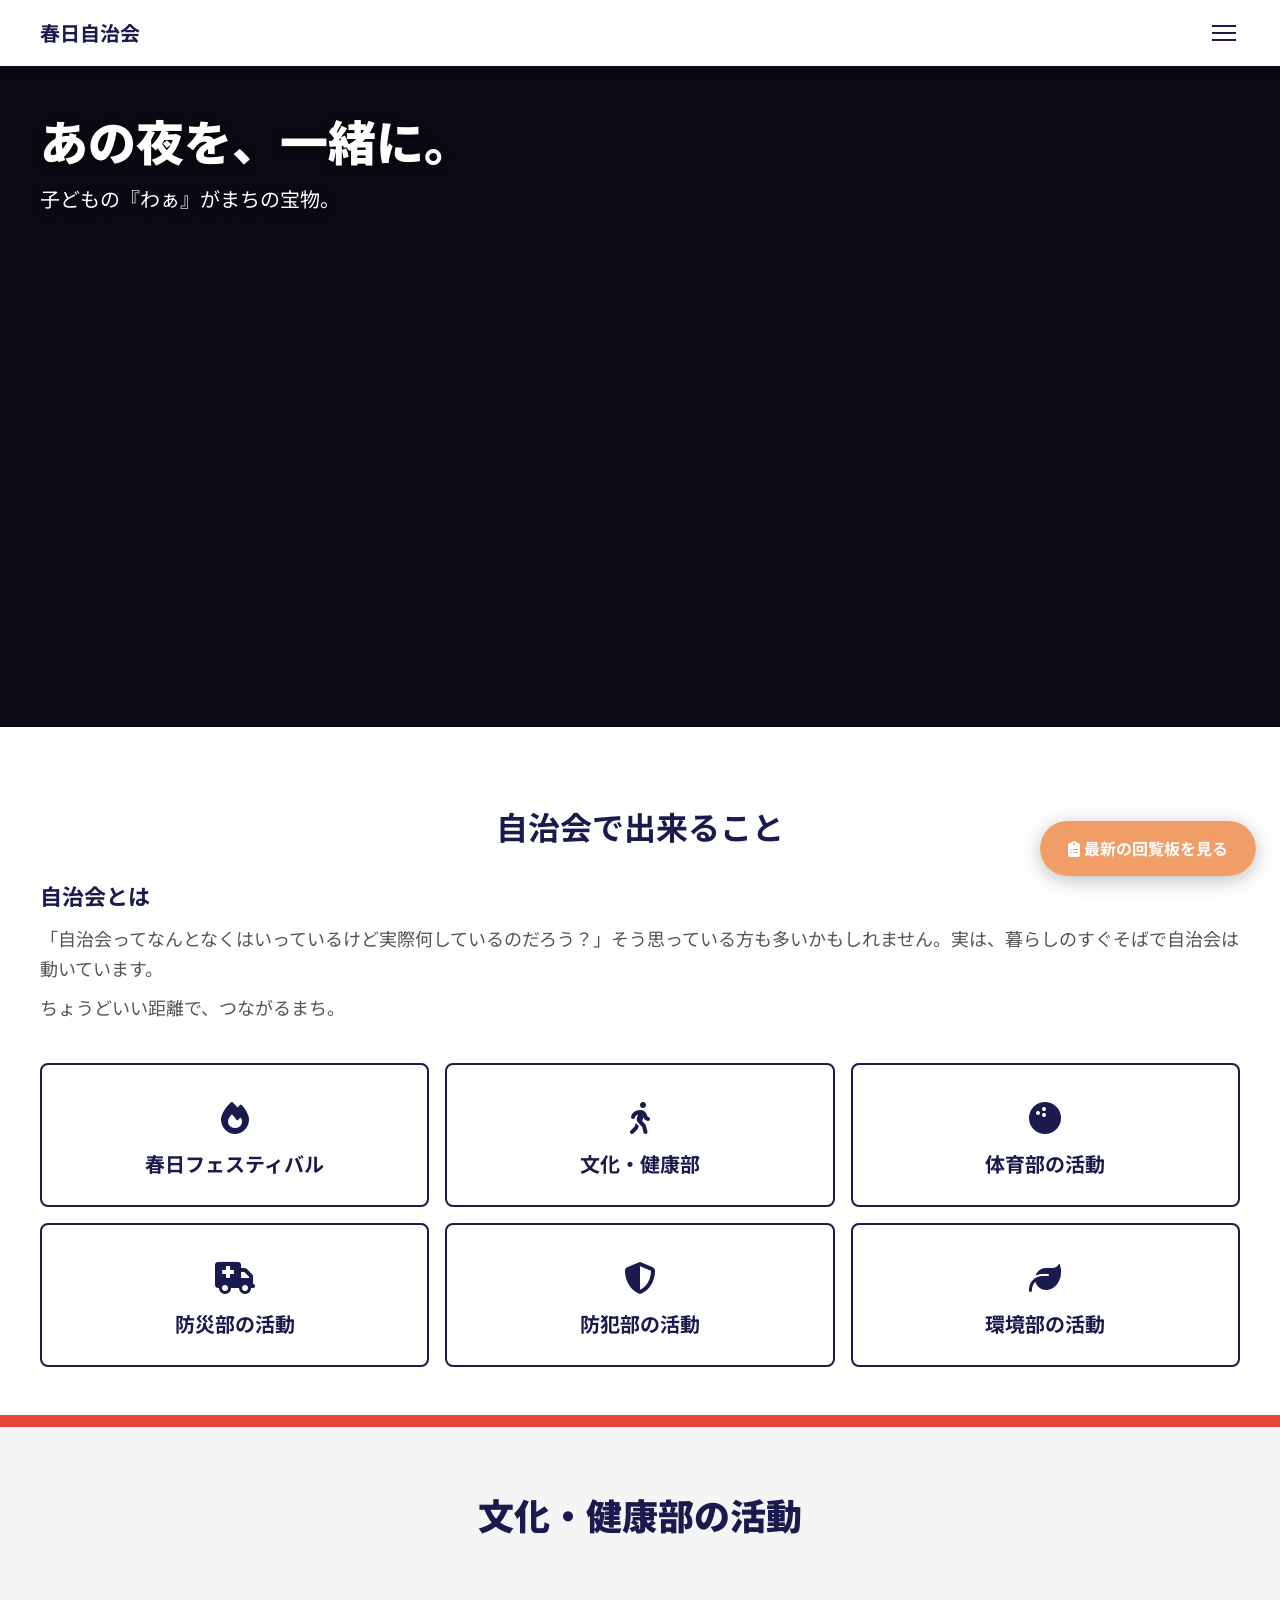
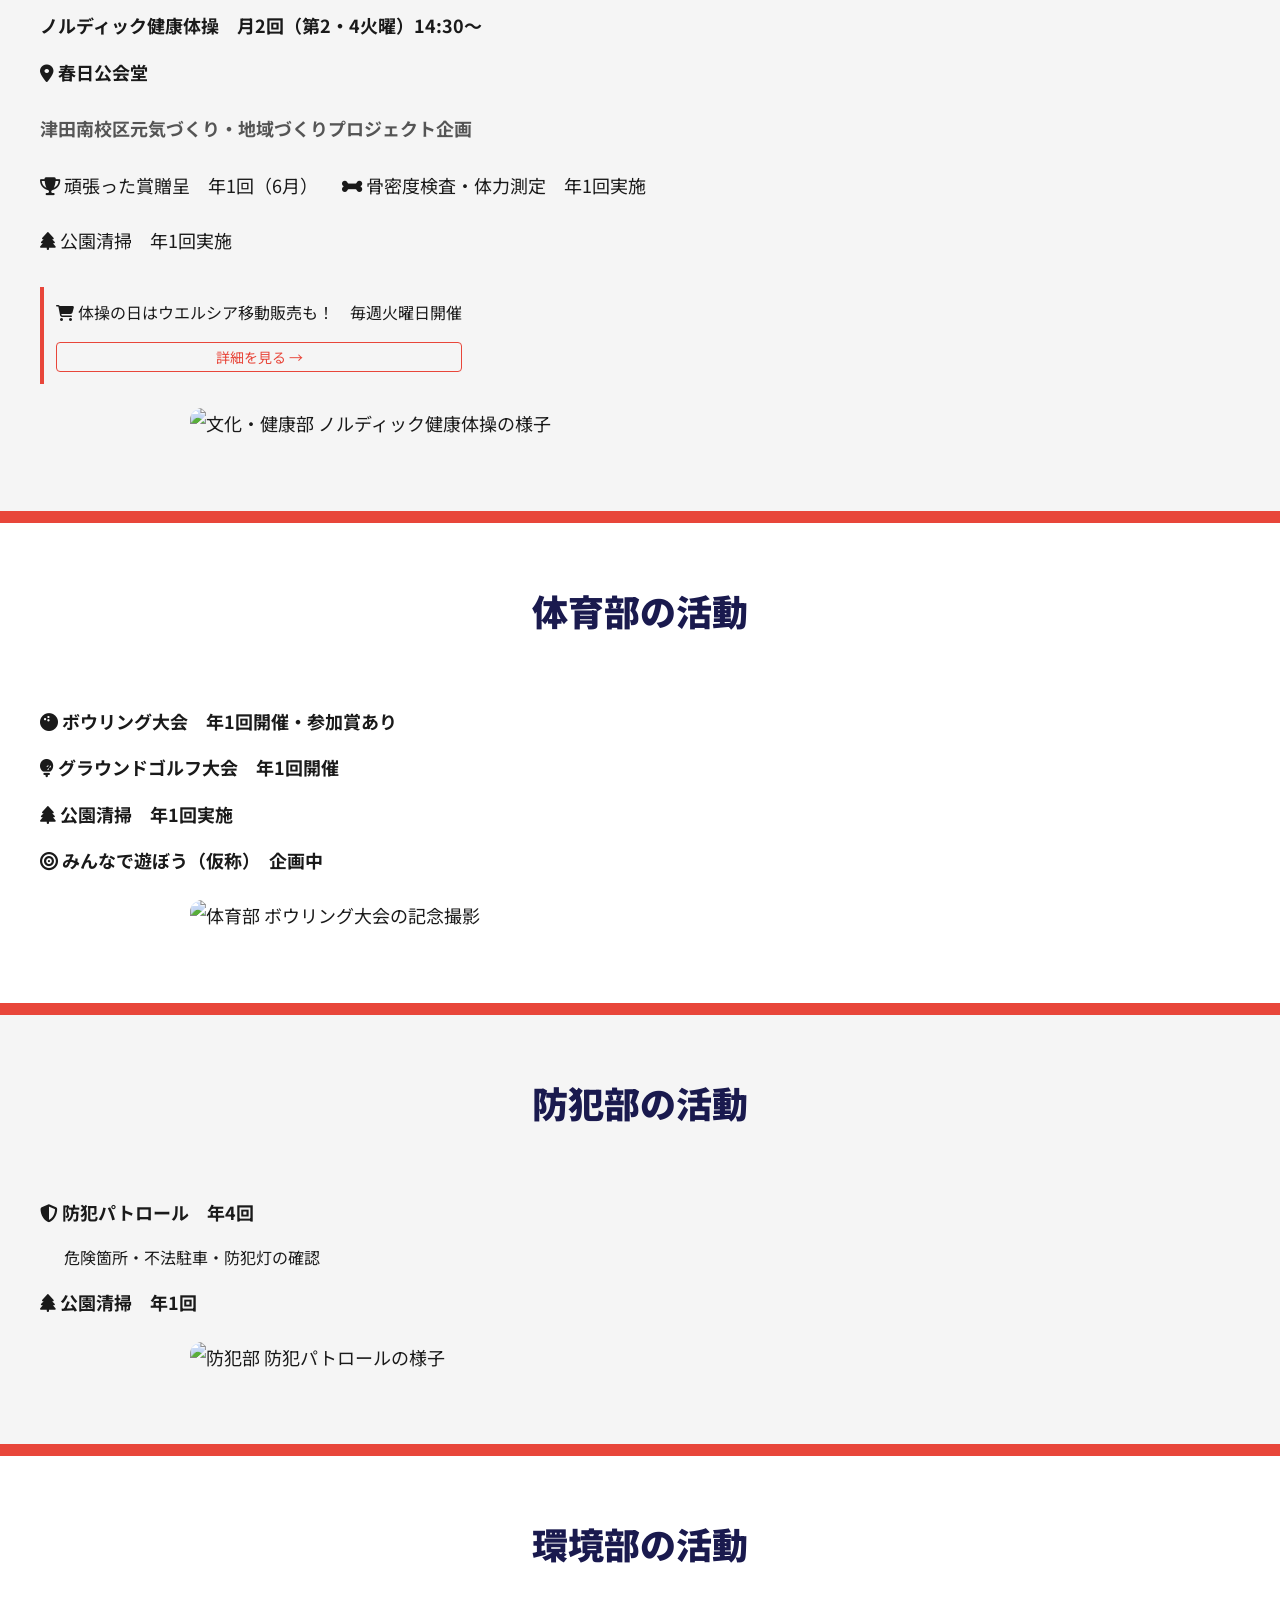
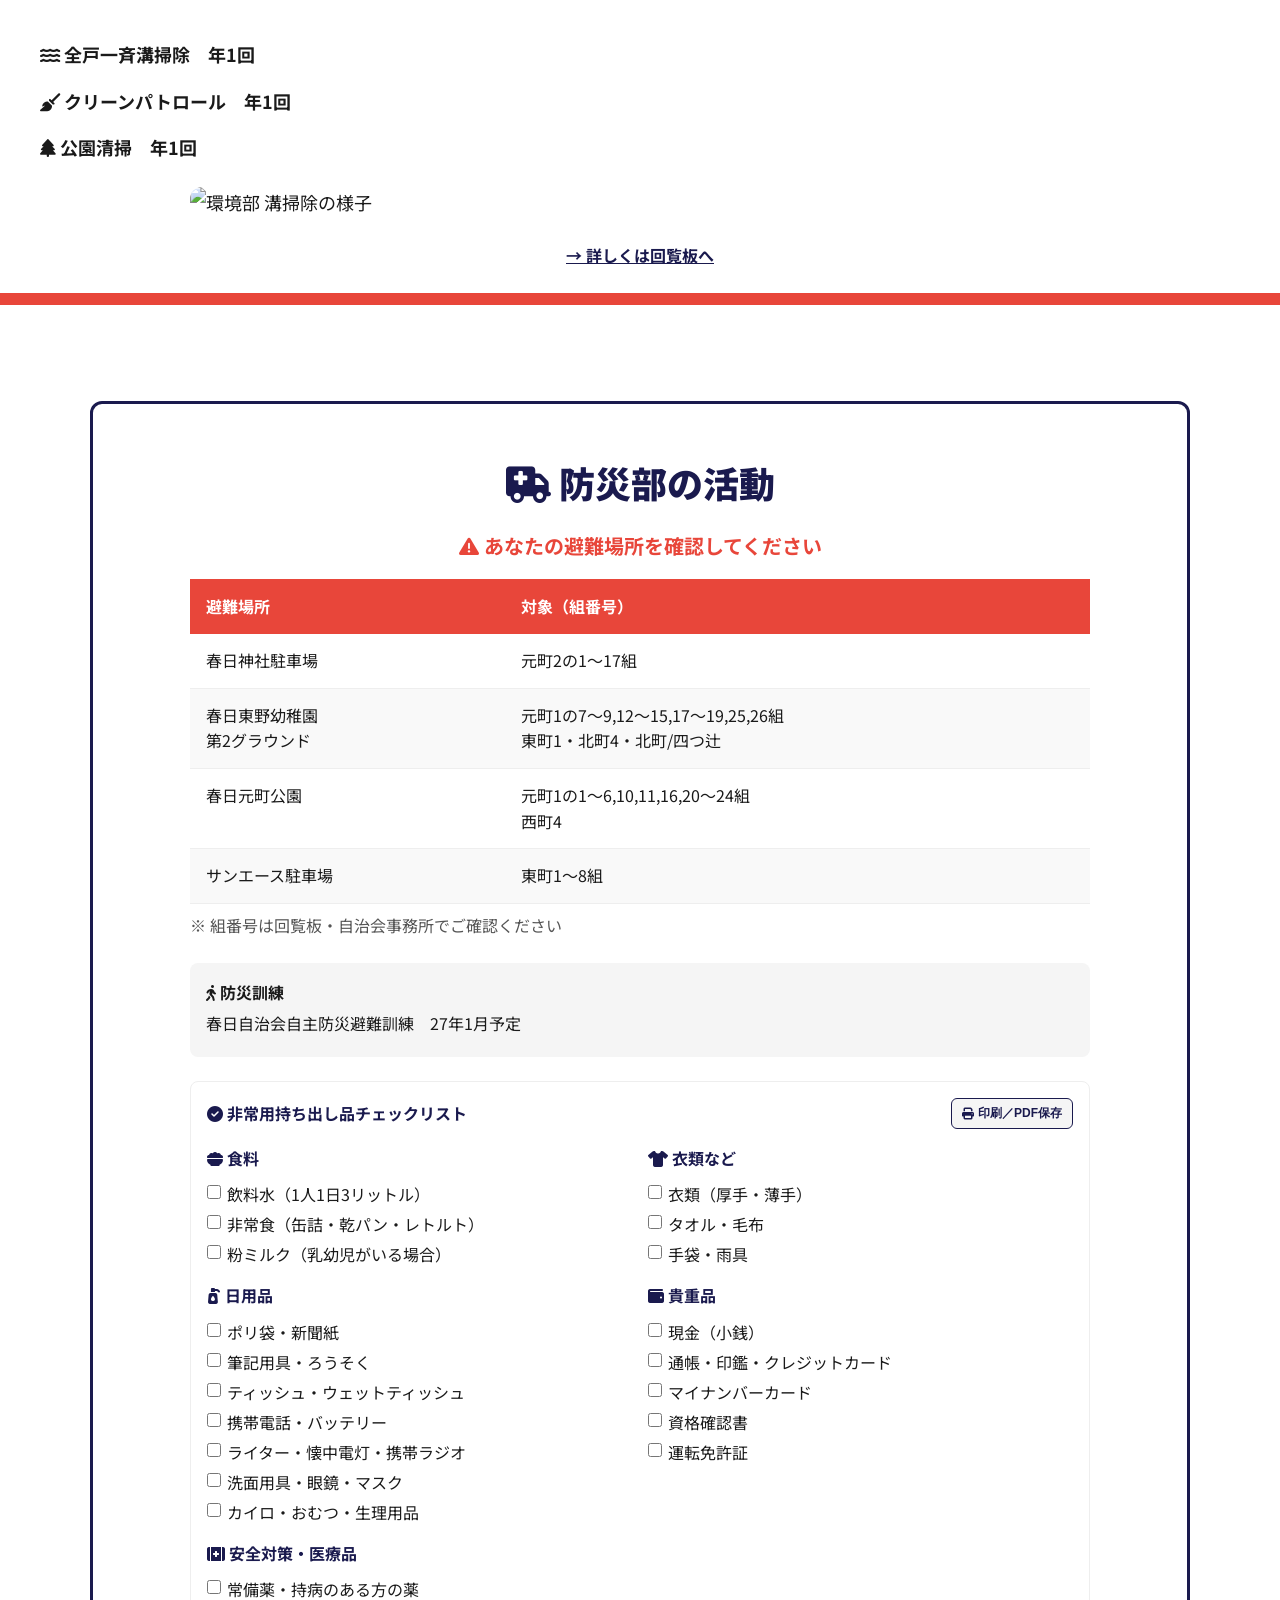
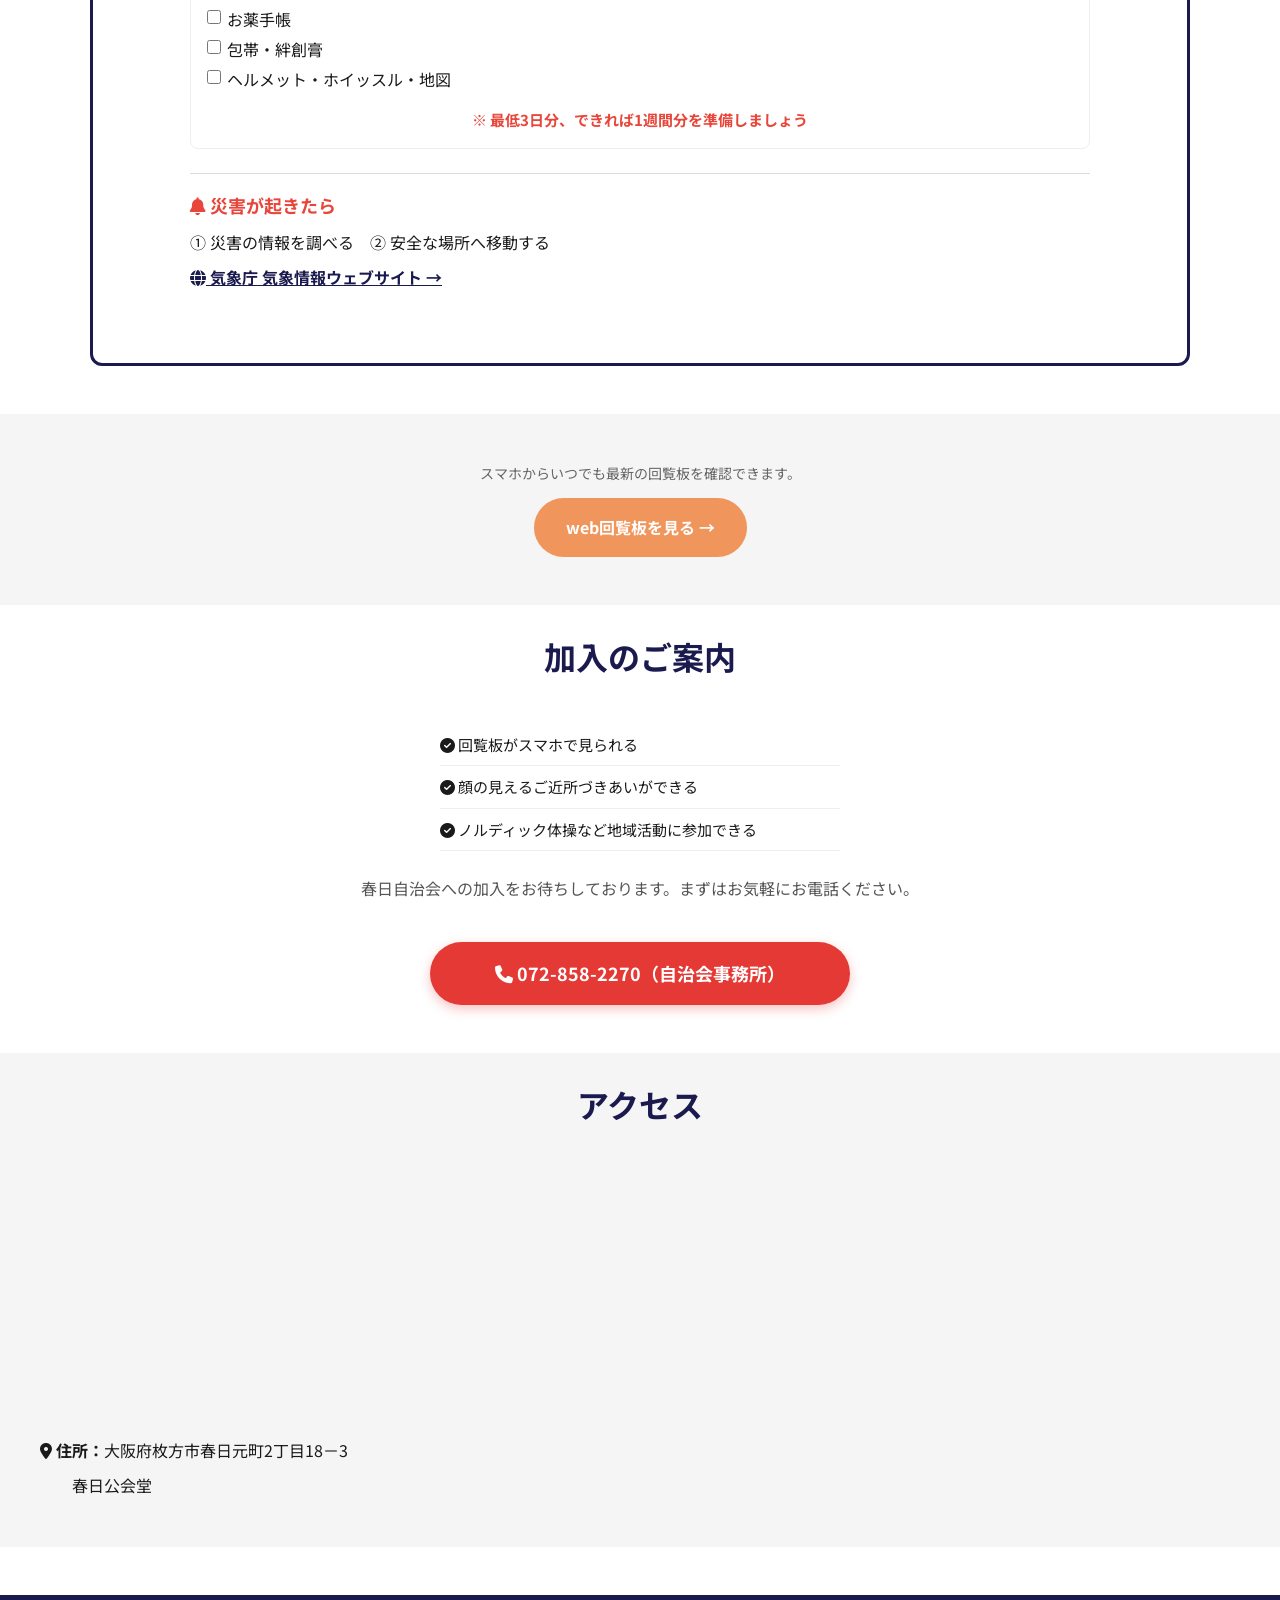
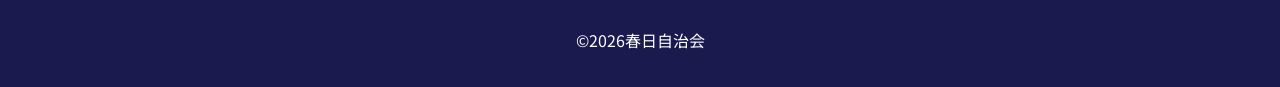
==== backup/1/index.html @ 8e4769ea "update" ====
<!DOCTYPE html>
<html lang="ja">
<head>
  <!-- Google tag (gtag.js) -->
<script async src="https://www.googletagmanager.com/gtag/js?id=G-6HN1SY49ML"></script>
<script>
  window.dataLayer = window.dataLayer || [];
  function gtag(){dataLayer.push(arguments);}
  gtag('js', new Date());

  gtag('config', 'G-6HN1SY49ML');
</script>
  <meta charset="UTF-8">
  <meta name="viewport" content="width=device-width, initial-scale=1.0">
  <meta name="description" content="枚方市津田南エリアの春日自治会公式サイト。毎年恒例の春日フェスティバル花火大会をはじめ、地域のイベント情報・回覧板・防災マップを掲載しています。">
  <meta property="og:title" content="春日自治会">
  <meta property="og:description" content="春日自治会の公式ホームページ。イベント・回覧板・防災情報など。">
  <meta property="og:type" content="website">
  <link rel="canonical" href="https://gachapin1641-afk.github.io/kasuga-jichikai/">
  <link rel="icon" href="favicon.ico">
  <link rel="preconnect" href="https://fonts.googleapis.com">
  <link rel="preconnect" href="https://fonts.gstatic.com" crossorigin>
  <link href="https://fonts.googleapis.com/css2?family=Noto+Sans+JP:wght@400;700;900&family=Hachi+Maru+Pop&display=swap" rel="stylesheet">
  <link rel="stylesheet" href="style.css">
  <link rel="stylesheet" href="https://cdnjs.cloudflare.com/ajax/libs/font-awesome/6.5.2/css/all.min.css" integrity="sha512-SnH5WK+bZxgPHs44uWIX+LLJAJ9/2PkPKZ5QiAj6Ta86w+fsb2TkcmfRyVX3pBnMFcV7oQPJkl9QevSCWr3W6A==" crossorigin="anonymous" referrerpolicy="no-referrer" />
  <title>春日自治会｜枚方市津田南・春日フェスティバル花火大会</title>
  <meta name="google-site-verification" content="PqmAMrVNYUGMASVAorqAZzDQEdU26RsJ-4uR0NtNo2w" />
</head>
<body>

  <!-- ヘッダー -->
  <header class="header">
    <div class="header__inner">
      <p class="header__logo">春日自治会</p>
      <button class="header__hamburger" aria-label="メニューを開く">
        <span></span>
        <span></span>
        <span></span>
      </button>
    </div>
  </header>

  <!-- ハンバーガーメニュー -->
  <nav class="nav-menu" id="navMenu">
    <button class="nav-menu__close" aria-label="メニューを閉じる"><i class="fa-solid fa-xmark" aria-hidden="true"></i></button>
    <ul class="nav-menu__list">
      <li><a href="kairan.html" class="nav-menu__link"><i class="fa-solid fa-clipboard-list" aria-hidden="true"></i> web回覧板</a></li>
      <li><a href="event_contents.html" class="nav-menu__link"><i class="fa-solid fa-fire" aria-hidden="true"></i> イベント（花火大会）</a></li>
      <li><a href="#activities" class="nav-menu__link"><i class="fa-solid fa-person-walking" aria-hidden="true"></i> 活動紹介</a></li>
      <li><a href="#join" class="nav-menu__link"><i class="fa-solid fa-pen-to-square" aria-hidden="true"></i> 加入案内</a></li>
      <li><a href="#bousai" class="nav-menu__link"><i class="fa-solid fa-truck-medical" aria-hidden="true"></i> 防災情報</a></li>
      <li><a href="#access" class="nav-menu__link"><i class="fa-solid fa-location-dot" aria-hidden="true"></i> アクセス</a></li>
    </ul>
  </nav>
  <div class="nav-overlay" id="navOverlay"></div>

  <main>

    <!-- FV -->
    <section class="fv">
      <div class="fv__media">
        <video class="fv__video" autoplay muted playsinline preload="auto" poster="images/fv_pc.png">
          <source src="video/fv_pc.mp4" type="video/mp4">
        </video>
        <img class="fv__still" src="images/fv_pc.png" alt="春日フェスティバルの花火">
      </div>
      <div class="fv__text">
        <p class="fv__catch">
          <span class="fv__fade fv__fade--1">あの夜を、</span><span class="fv__fade fv__fade--2">一緒に。</span>
        </p>
        <p class="fv__sub fv__fade fv__fade--3">子どもの『わぁ』がまちの宝物。</p>
      </div>
    </section>

    <!-- 自治体で出来ること -->
    <section class="activities-overview" id="activities">
      <h2 class="section-title">自治会で出来ること</h2>
      <div class="activities-overview__intro">
        <h3 class="activities-overview__sub">自治会とは</h3>
        <p class="activities-overview__text">「自治会ってなんとなくはいっているけど実際何しているのだろう？」そう思っている方も多いかもしれません。実は、暮らしのすぐそばで自治会は動いています。</p>
        <p class="activities-overview__text">ちょうどいい距離で、つながるまち。</p>
      </div>
      <div class="activities-grid">
        <a href="event_contents.html" class="activities-card">
          <span class="activities-card__icon"><i class="fa-solid fa-fire" aria-hidden="true"></i></span>
          <span class="activities-card__name">春日フェスティバル</span>
        </a>
        <a href="#nordic" class="activities-card">
          <span class="activities-card__icon"><i class="fa-solid fa-person-walking" aria-hidden="true"></i></span>
          <span class="activities-card__name">文化・健康部</span>
        </a>
        <a href="#sports" class="activities-card">
          <span class="activities-card__icon"><i class="fa-solid fa-bowling-ball" aria-hidden="true"></i></span>
          <span class="activities-card__name">体育部の活動</span>
        </a>
        <a href="#bousai" class="activities-card">
          <span class="activities-card__icon"><i class="fa-solid fa-truck-medical" aria-hidden="true"></i></span>
          <span class="activities-card__name">防災部の活動</span>
        </a>
        <a href="#bohan" class="activities-card">
          <span class="activities-card__icon"><i class="fa-solid fa-shield-halved" aria-hidden="true"></i></span>
          <span class="activities-card__name">防犯部の活動</span>
        </a>
        <a href="#kankyo" class="activities-card">
          <span class="activities-card__icon"><i class="fa-solid fa-leaf" aria-hidden="true"></i></span>
          <span class="activities-card__name">環境部の活動</span>
        </a>
      </div>
    </section>

    <!-- 文化・健康部 -->
    <section class="dept-section" id="nordic">
      <div class="dept-section__red-bar"></div>
      <h2 class="dept-section__title">文化・健康部の活動</h2>
      <div class="dept-section__body">
        <div class="dept-section__list">
          <p>ノルディック健康体操　月2回（第2・4火曜）14:30〜</p>
          <p><i class="fa-solid fa-location-dot" aria-hidden="true"></i> 春日公会堂</p>
        </div>
        <p class="dept-section__project">津田南校区元気づくり・地域づくりプロジェクト企画</p>
        <div class="dept-section__row">
          <p><i class="fa-solid fa-trophy" aria-hidden="true"></i> 頑張った賞贈呈　年1回（6月）</p>
          <p><i class="fa-solid fa-bone" aria-hidden="true"></i> 骨密度検査・体力測定　年1回実施</p>
        </div>
        <p><i class="fa-solid fa-tree" aria-hidden="true"></i> 公園清掃　年1回実施</p>
        <div class="dept-section__welcia">
          <p><i class="fa-solid fa-cart-shopping" aria-hidden="true"></i> 体操の日はウエルシア移動販売も！<br class="sp-only">　毎週火曜日開催</p>
          <button class="dept-section__welcia-btn" id="openWelciaModal">詳細を見る →</button>
        </div>
        <div class="dept-section__image">
          <img src="images/bunka_kenkobu.png" alt="文化・健康部 ノルディック健康体操の様子" class="dept-section__img">
        </div>
      </div>
    </section>

    <!-- ウエルシアモーダル -->
    <div class="welcia-modal" id="welciaModal">
      <div class="welcia-modal__overlay" id="welciaOverlay"></div>
      <div class="welcia-modal__content">
        <button class="welcia-modal__close" id="closeWelciaModal"><i class="fa-solid fa-xmark" aria-hidden="true"></i></button>

        <!-- ヘッダー -->
        <div class="welcia-modal__header">
          <p class="welcia-modal__logo">welcia</p>
          <p class="welcia-modal__tagline">ネットワークでお店とつながる移動販売</p>
        </div>

        <!-- 取扱商品 -->
        <div class="welcia-modal__items">
          <span><i class="fa-solid fa-pump-soap" aria-hidden="true"></i> 日用品</span>
          <span><i class="fa-solid fa-spray-can-sparkles" aria-hidden="true"></i> 化粧品</span>
          <span><i class="fa-solid fa-bowl-food" aria-hidden="true"></i> 食品</span>
          <span><i class="fa-solid fa-pills" aria-hidden="true"></i> 健康食品</span>
          <span><i class="fa-solid fa-snowflake" aria-hidden="true"></i> 冷凍食品</span>
        </div>

        <!-- お支払い -->
        <div class="welcia-modal__payment">
          <p><i class="fa-solid fa-credit-card" aria-hidden="true"></i> クレジット・モバイル決済・電子マネー可</p>
          <p><i class="fa-solid fa-building-columns" aria-hidden="true"></i> 公共料金・各種料金のお支払い可</p>
        </div>

        <!-- 時刻 -->
        <p class="welcia-modal__sub"><i class="fa-solid fa-calendar-days" aria-hidden="true"></i> 毎週火曜日</p>
        <div class="welcia-modal__schedule">
          <div class="welcia-modal__row">
            <span class="welcia-modal__num">①</span>
            <span class="welcia-modal__place">春日元町公園前</span>
            <span class="welcia-modal__time">15:30〜15:50</span>
          </div>
          <div class="welcia-modal__row">
            <span class="welcia-modal__num">②</span>
            <span class="welcia-modal__place">春日公会堂駐車場</span>
            <span class="welcia-modal__time">16:00〜16:20</span>
          </div>
        </div>
        <p class="welcia-modal__note">※道路状況や販売状況により到着時間が前後する場合があります<br>※ご利用状況により販売時間が変更になる可能性があります</p>

        <!-- お問い合わせ -->
        <div class="welcia-modal__contact">
          <p class="welcia-modal__contact-title">【お問い合わせ】</p>
          <p class="welcia-modal__contact-label">◎ 商品のご注文は（前日までにご連絡ください）</p>
          <p>ウエルシア枚方中宮本町店</p>
          <p class="welcia-modal__tel">TEL：072-805-3545</p>
          <p class="welcia-modal__contact-label">◎ 停留場所に関すること</p>
          <p>枚方市健康福祉部<br>健康づくり・介護予防課</p>
          <p class="welcia-modal__tel">TEL：072-841-1458</p>
        </div>
      </div>
    </div>

    <!-- 体育部 -->
    <section class="dept-section" id="sports">
      <div class="dept-section__red-bar"></div>
      <h2 class="dept-section__title">体育部の活動</h2>
      <div class="dept-section__body">
        <div class="dept-section__list">
          <p><i class="fa-solid fa-bowling-ball" aria-hidden="true"></i> ボウリング大会　年1回開催・参加賞あり</p>
          <p><i class="fa-solid fa-golf-ball-tee" aria-hidden="true"></i> グラウンドゴルフ大会　年1回開催</p>
          <p><i class="fa-solid fa-tree" aria-hidden="true"></i> 公園清掃　年1回実施</p>
          <p><i class="fa-solid fa-bullseye" aria-hidden="true"></i> みんなで遊ぼう（仮称）　企画中</p>
        </div>
        <div class="dept-section__image">
          <img src="images/taiikubu.png" alt="体育部 ボウリング大会の記念撮影" class="dept-section__img">
        </div>
      </div>
    </section>

    <!-- 防犯部 -->
    <section class="dept-section" id="bohan">
      <div class="dept-section__red-bar"></div>
      <h2 class="dept-section__title">防犯部の活動</h2>
      <div class="dept-section__body">
        <div class="dept-section__list">
          <p><i class="fa-solid fa-shield-halved" aria-hidden="true"></i> 防犯パトロール　年4回</p>
          <p class="dept-section__detail">危険箇所・不法駐車・防犯灯の確認</p>
          <p><i class="fa-solid fa-tree" aria-hidden="true"></i> 公園清掃　年1回</p>
        </div>
        <div class="dept-section__image">
          <img src="images/bohanbu.png" alt="防犯部 防犯パトロールの様子" class="dept-section__img">
        </div>
      </div>
    </section>

    <!-- 環境部 -->
    <section class="dept-section" id="kankyo">
      <div class="dept-section__red-bar"></div>
      <h2 class="dept-section__title">環境部の活動</h2>
      <div class="dept-section__body">
        <div class="dept-section__list">
          <p><i class="fa-solid fa-water" aria-hidden="true"></i> 全戸一斉溝掃除　年1回</p>
          <p><i class="fa-solid fa-broom" aria-hidden="true"></i> クリーンパトロール　年1回</p>
          <p><i class="fa-solid fa-tree" aria-hidden="true"></i> 公園清掃　年1回</p>
        </div>
        <div class="dept-section__image">
          <img src="images/kankyobu.png" alt="環境部 溝掃除の様子" class="dept-section__img">
        </div>
      </div>
      <!-- ★修正⑤：リンク先をGoogleドライブに変更 -->
      <a href="https://drive.google.com/drive/folders/1kKnuQ6taV4kphvsRD-vEv2OaGNhFttwv" target="_blank" class="dept-section__link">→ 詳しくは回覧板へ</a>
      <div class="dept-section__red-bar"></div>
    </section>

    <!-- 防災部 -->
    <section class="bousai" id="bousai">
      <h2 class="bousai__title"><i class="fa-solid fa-truck-medical" aria-hidden="true"></i> 防災部の活動</h2>
      <p class="bousai__lead"><i class="fa-solid fa-triangle-exclamation" aria-hidden="true"></i> あなたの避難場所を確認してください</p>
      <div class="bousai__table-wrap">
        <table class="bousai__table">
          <thead>
            <tr>
              <th>避難場所</th>
              <th>対象（組番号）</th>
            </tr>
          </thead>
          <tbody>
            <tr>
              <td>春日神社駐車場</td>
              <td>元町2の1〜17組</td>
            </tr>
            <tr>
              <td>春日東野幼稚園<br>第2グラウンド</td>
              <td>元町1の7〜9,12〜15,17〜19,25,26組<br>東町1・北町4・北町/四つ辻</td>
            </tr>
            <tr>
              <td>春日元町公園</td>
              <td>元町1の1〜6,10,11,16,20〜24組<br>西町4</td>
            </tr>
            <tr>
              <td>サンエース駐車場</td>
              <td>東町1〜8組</td>
            </tr>
          </tbody>
        </table>
      </div>
      <p class="bousai__kumiban">※ 組番号は回覧板・自治会事務所でご確認ください</p>
      <div class="bousai__training">
        <p class="bousai__training-title"><i class="fa-solid fa-person-walking" aria-hidden="true"></i> 防災訓練</p>
        <p>春日自治会自主防災避難訓練　27年1月予定</p>
      </div>
      <div class="bousai__checklist">
        <div class="bousai__checklist-header">
          <p class="bousai__checklist-title"><i class="fa-solid fa-circle-check" aria-hidden="true"></i> 非常用持ち出し品チェックリスト</p>
          <button type="button" class="bousai__print-btn" onclick="printChecklist()">
            <i class="fa-solid fa-print" aria-hidden="true"></i> 印刷／PDF保存
          </button>
        </div>
        <div class="bousai__checklist-grid">
          <div class="bousai__checklist-cat">
            <p class="bousai__cat-name"><i class="fa-solid fa-bowl-food" aria-hidden="true"></i> 食料</p>
            <label><input type="checkbox"> 飲料水（1人1日3リットル）</label>
            <label><input type="checkbox"> 非常食（缶詰・乾パン・レトルト）</label>
            <label><input type="checkbox"> 粉ミルク（乳幼児がいる場合）</label>
          </div>
          <div class="bousai__checklist-cat">
            <p class="bousai__cat-name"><i class="fa-solid fa-shirt" aria-hidden="true"></i> 衣類など</p>
            <label><input type="checkbox"> 衣類（厚手・薄手）</label>
            <label><input type="checkbox"> タオル・毛布</label>
            <label><input type="checkbox"> 手袋・雨具</label>
          </div>
          <div class="bousai__checklist-cat">
            <p class="bousai__cat-name"><i class="fa-solid fa-pump-soap" aria-hidden="true"></i> 日用品</p>
            <label><input type="checkbox"> ポリ袋・新聞紙</label>
            <label><input type="checkbox"> 筆記用具・ろうそく</label>
            <label><input type="checkbox"> ティッシュ・ウェットティッシュ</label>
            <label><input type="checkbox"> 携帯電話・バッテリー</label>
            <label><input type="checkbox"> ライター・懐中電灯・携帯ラジオ</label>
            <label><input type="checkbox"> 洗面用具・眼鏡・マスク</label>
            <label><input type="checkbox"> カイロ・おむつ・生理用品</label>
          </div>
          <div class="bousai__checklist-cat">
            <p class="bousai__cat-name"><i class="fa-solid fa-wallet" aria-hidden="true"></i> 貴重品</p>
            <label><input type="checkbox"> 現金（小銭）</label>
            <label><input type="checkbox"> 通帳・印鑑・クレジットカード</label>
            <label><input type="checkbox"> マイナンバーカード</label>
            <label><input type="checkbox"> 資格確認書</label>
            <label><input type="checkbox"> 運転免許証</label>
          </div>
          <div class="bousai__checklist-cat">
            <p class="bousai__cat-name"><i class="fa-solid fa-kit-medical" aria-hidden="true"></i> 安全対策・医療品</p>
            <label><input type="checkbox"> 常備薬・持病のある方の薬</label>
            <label><input type="checkbox"> お薬手帳</label>
            <label><input type="checkbox"> 包帯・絆創膏</label>
            <label><input type="checkbox"> ヘルメット・ホイッスル・地図</label>
          </div>
        </div>
        <p class="bousai__checklist-note">※ 最低3日分、できれば1週間分を準備しましょう</p>
      </div>
      <div class="bousai__action">
        <p class="bousai__action-title"><i class="fa-solid fa-bell" aria-hidden="true"></i> 災害が起きたら</p>
        <p>① 災害の情報を調べる　② 安全な場所へ移動する</p>
        <p class="bousai__action-link">
          <a href="https://www.jma.go.jp/" target="_blank"><i class="fa-solid fa-globe" aria-hidden="true"></i> 気象庁 気象情報ウェブサイト →</a>
        </p>
      </div>
    </section>

    <!-- web回覧板 -->
    <section class="kairan" id="kairan">
      <p class="kairan__lead">スマホからいつでも最新の回覧板を確認できます。</p>
      <div class="kairan__btn-wrap">
        <a href="kairan.html" class="kairan__btn">web回覧板を見る →</a>
      </div>
    </section>

    <!-- ★修正④：加入案内セクションを強化 -->
    <section class="join" id="join">
      <h2 class="section-title">加入のご案内</h2>
      <ul class="join__merits">
        <li><i class="fa-solid fa-circle-check" aria-hidden="true"></i> 回覧板がスマホで見られる</li>
        <li><i class="fa-solid fa-circle-check" aria-hidden="true"></i> 顔の見えるご近所づきあいができる</li>
        <li><i class="fa-solid fa-circle-check" aria-hidden="true"></i> ノルディック体操など地域活動に参加できる</li>
      </ul>
      <p class="join__text">春日自治会への加入をお待ちしております。まずはお気軽にお電話ください。</p>
      <a href="tel:0728582270" class="join__tel-btn"><i class="fa-solid fa-phone" aria-hidden="true"></i> 072-858-2270（自治会事務所）</a>
    </section>

    <!-- アクセス -->
    <section class="access" id="access">
      <h2 class="section-title">アクセス</h2>
      <div class="access__map">
        <iframe
          src="https://maps.google.com/maps?q=大阪府枚方市春日元町2丁目18-3+春日公会堂&output=embed"
          width="100%" height="250" style="border:0;" allowfullscreen="" loading="lazy">
        </iframe>
      </div>
      <div class="access__info">
        <p><i class="fa-solid fa-location-dot" aria-hidden="true"></i> <strong>住所：</strong>大阪府枚方市春日元町2丁目18－3</p>
        <p>　　春日公会堂</p>
      </div>
    </section>

  </main>

  <!-- 固定CTA -->
  <div class="fixed-cta">
    <a href="kairan.html" class="fixed-cta__btn">
      <i class="fa-solid fa-clipboard-list" aria-hidden="true"></i> 最新の回覧板を見る
    </a>
  </div>

  <!-- フッター -->
  <footer class="footer">
    <p class="footer__copy">©2026春日自治会</p>
  </footer>

  <script src="main.js"></script>
  <script>
    // 避難場所チェックリストの印刷／PDF保存
    // 「PDF」ボタンも印刷ダイアログを開き、送信先で「PDFとして保存」を選ぶ形になります
    function printChecklist() {
      document.body.classList.add('is-printing');
      window.print();
    }
    window.addEventListener('afterprint', function () {
      document.body.classList.remove('is-printing');
    });
  </script>
  <script>
    // FV動画：再生が終わったら静止画に切り替えて固定。クリックで再生し直す
    (function () {
      const fvMedia = document.querySelector('.fv__media');
      const fvVideo = document.querySelector('.fv__video');
      const fvStill = document.querySelector('.fv__still');
      if (fvVideo && fvStill && fvMedia) {
        fvVideo.addEventListener('ended', function () {
          fvStill.classList.add('is-visible');
          fvVideo.style.display = 'none';
        });

        fvMedia.style.cursor = 'pointer';
        fvMedia.addEventListener('click', function () {
          fvStill.classList.remove('is-visible');
          fvVideo.style.display = 'block';
          fvVideo.currentTime = 0;
          fvVideo.play();
        });
      }
    })();
  </script>
</body>
</html>
---- backup/1/style.css ----
/* ========================================
   CSS Variables
   ======================================== */
:root {
  --color-primary: #1A1A4E;
  --color-red: #E8463A;
  --color-orange: #E8643A;
  --color-cta: #F0955C;
  --color-text: #1a1a1a;
  --color-text-sub: #555555;
  --color-bg: #ffffff;
  --color-bg-gray: #f5f5f5;
  --color-bg-light: #FFF8F0;
  --font-main: 'Noto Sans JP', sans-serif;
  --font-hand: 'Hachi Maru Pop', cursive;
}

/* ========================================
   Reset & Base
   ======================================== */
*, *::before, *::after {
  box-sizing: border-box;
  margin: 0;
  padding: 0;
}

html {
  scroll-behavior: smooth;
}

body {
  font-family: var(--font-main);
  font-size: 16px;
  color: var(--color-text);
  background: var(--color-bg);
  line-height: 1.7;
}

img {
  max-width: 100%;
  height: auto;
  display: block;
}

a {
  text-decoration: none;
  color: inherit;
}

/* ========================================
   共通
   ======================================== */
.section-title {
  font-size: 24px;
  font-weight: 700;
  text-align: center;
  padding: 32px 16px 16px;
  color: var(--color-primary);
}

/* ========================================
   Header
   ======================================== */
.header {
  position: fixed;
  top: 0;
  left: 0;
  right: 0;
  z-index: 100;
  background: #fff;
  box-shadow: 0 2px 8px rgba(0,0,0,0.1);
  transition: transform 0.3s ease;
}

.header--hidden {
  transform: translateY(-100%);
}

.header__inner {
  display: flex;
  align-items: center;
  justify-content: space-between;
  padding: 12px 16px;
  max-width: 1300px;
  margin: 0 auto;
}

.header__logo {
  font-size: 16px;
  font-weight: 700;
  color: var(--color-primary);
}

.header__kairan-btn {
  background: var(--color-primary);
  color: #fff;
  padding: 6px 12px;
  border-radius: 4px;
  font-size: 16px;
  font-weight: 700;
}

.header__hamburger {
  background: none;
  border: none;
  cursor: pointer;
  display: flex;
  flex-direction: column;
  gap: 5px;
  padding: 4px;
}

.header__hamburger span {
  display: block;
  width: 24px;
  height: 2px;
  background: var(--color-primary);
  transition: all 0.3s;
}

/* ========================================
   Nav Menu
   ======================================== */
.nav-menu {
  position: fixed;
  top: 0;
  right: -280px;
  width: 280px;
  height: 100vh;
  background: var(--color-primary);
  z-index: 200;
  padding: 60px 24px 24px;
  transition: right 0.3s ease;
}

.nav-menu.is-open {
  right: 0;
}

.nav-menu__close {
  position: absolute;
  top: 16px;
  right: 16px;
  background: none;
  border: none;
  color: #fff;
  font-size: 24px;
  cursor: pointer;
}

.nav-menu__list {
  list-style: none;
  display: flex;
  flex-direction: column;
  gap: 8px;
}

.nav-menu__link {
  display: block;
  color: #fff;
  font-size: 16px;
  font-weight: 700;
  padding: 12px 0;
  border-bottom: 1px solid rgba(255,255,255,0.2);
}

.nav-overlay {
  display: none;
  position: fixed;
  inset: 0;
  background: rgba(0,0,0,0.5);
  z-index: 150;
}

.nav-overlay.is-open {
  display: block;
}

/* ========================================
   FV
   ======================================== */
.fv {
  position: relative;
  margin-top: 52px;
}

.fv__media {
  position: relative;
  z-index: 1;
  width: 100%;
  height: 100vw;
  overflow: hidden;
  background: #0a0a14;
}

.fv__video,
.fv__still {
  position: absolute;
  inset: 0;
  width: 100%;
  height: 100%;
  object-fit: cover;
  object-position: center center;
}

.fv__still {
  opacity: 0;
  z-index: 1;
  transition: opacity 0.6s ease;
  pointer-events: none;
}

.fv__still.is-visible {
  opacity: 1;
}

.fv__img {
  display: none;
}

.fv__text {
  position: absolute;
  top: 24px;
  left: 16px;
  z-index: 10;
}

.fv__catch {
  font-size: 22px;
  font-weight: 900;
  color: #fff;
  text-shadow: 0 2px 8px rgba(0,0,0,0.7);
}

.fv__sub {
  font-size: 16px;
  color: #fff;
  text-shadow: 0 2px 8px rgba(0,0,0,0.7);
}

.fv__fade {
  opacity: 0;
  transform: translateY(14px);
  animation: fvFadeIn 1s ease forwards;
}

.fv__catch .fv__fade {
  display: inline-block;
}

.fv__fade--1 {
  animation-delay: 1.5s;
}

.fv__fade--2 {
  animation-delay: 2.5s;
}

.fv__fade--3 {
  animation-delay: 3.5s;
}

@keyframes fvFadeIn {
  from {
    opacity: 0;
    transform: translateY(14px);
  }
  to {
    opacity: 1;
    transform: translateY(0);
  }
}

/* ========================================
   Activities Overview
   ======================================== */
.activities-overview {
  background: #fff;
  padding-top: 32px;
  padding-bottom: 32px;
}

.activities-overview__intro {
  padding: 0 16px 24px;
}

.activities-overview__sub {
  font-size: 18px;
  font-weight: 700;
  margin-bottom: 8px;
  color: var(--color-primary);
}

.activities-overview__text {
  font-size: 16px;
  color: var(--color-text-sub);
  margin-bottom: 8px;
}

.activities-grid {
  display: grid;
  grid-template-columns: repeat(2, 1fr);
  gap: 8px;
  padding: 0 16px;
}

.activities-card {
  display: flex;
  flex-direction: column;
  align-items: center;
  justify-content: center;
  padding: 16px 8px;
  border: 2px solid var(--color-primary);
  border-radius: 8px;
  font-size: 16px;
  font-weight: 700;
  text-align: center;
  color: var(--color-primary);
  gap: 4px;
  transition: background 0.2s;
}

.activities-card:hover {
  background: var(--color-primary);
  color: #fff;
}

.activities-card__icon {
  font-size: 24px;
}

.activities-card small {
  font-size: 16px;
  font-weight: 400;
}

/* ========================================
   Nordic
   ======================================== */
/* ========================================
   部活動セクション共通（文化・健康部／体育部／防犯部／環境部）
   タイトル→テキスト→横長画像の縦積み構成で統一
   ======================================== */
.dept-section {
  background: var(--color-bg-gray);
  padding-bottom: 32px;
  position: relative;
  scroll-margin-top: 70px;
}

.dept-section:nth-of-type(even) {
  background: #fff;
}

.dept-section__red-bar {
  height: 12px;
  background: var(--color-red);
}

.dept-section__title {
  font-size: 24px;
  font-weight: 900;
  text-align: center;
  padding: 64px 16px 56px;
  color: var(--color-primary);
  line-height: 1.3;
}

.dept-section__title small {
  font-size: 14px;
  font-weight: 700;
  display: block;
  margin-bottom: 2px;
}

.dept-section__catch {
  font-family: var(--font-hand);
  font-size: 18px;
  text-align: center;
  color: var(--color-orange);
  padding: 0 0 8px;
  transform: rotate(-3deg);
  display: block;
}

.dept-section__body {
  display: flex;
  flex-direction: column;
  gap: 16px;
  padding: 0 16px 16px;
}

.dept-section__project {
  font-size: 16px;
  font-weight: 700;
  color: var(--color-text-sub);
  background: transparent;
  display: inline-block;
  align-self: flex-start;
  padding: 2px 0;
}

.dept-section__row {
  display: flex;
  flex-direction: column;
  gap: 8px;
  font-size: 16px;
}

.dept-section__list {
  display: flex;
  flex-direction: column;
  gap: 12px;
  font-size: 16px;
}

.dept-section__list p {
  font-weight: 700;
  color: var(--color-text);
}

.dept-section__detail {
  font-size: 15px;
  font-weight: 400 !important;
  color: var(--color-text-sub);
  padding-left: 24px;
}

.dept-section__welcia {
  background: transparent;
  border-left: 4px solid var(--color-red);
  padding: 12px 12px;
  font-size: 16px;
  display: flex;
  flex-direction: column;
  gap: 8px;
  align-self: flex-start;
}

.dept-section__welcia-btn {
  display: inline-block;
  margin-top: 8px;
  background: none;
  border: 1px solid var(--color-red);
  color: var(--color-red);
  font-size: 14px;
  padding: 4px 12px;
  border-radius: 4px;
  cursor: pointer;
  font-family: var(--font-main);
}

.dept-section__image {
  width: 100%;
  margin-top: 4px;
}

.dept-section__img {
  width: 100%;
  height: auto;
  display: block;
  border-radius: 12px;
}

.dept-section__link {
  display: block;
  text-align: center;
  color: var(--color-primary);
  font-size: 16px;
  font-weight: 700;
  text-decoration: underline;
  padding: 0 16px 16px;
}

/* ウエルシアモーダル */
.welcia-modal {
  display: none;
  position: fixed;
  inset: 0;
  z-index: 1000;
}

.welcia-modal.is-open {
  display: block;
}

.welcia-modal__overlay {
  position: absolute;
  inset: 0;
  background: rgba(0,0,0,0.5);
}

.welcia-modal__content {
  position: absolute;
  top: 50%;
  left: 50%;
  transform: translate(-50%, -50%);
  background: #fff;
  border-radius: 12px;
  padding: 28px 24px;
  width: min(92%, 560px);
  max-height: 90vh;
  overflow-y: auto;
  z-index: 1;
  font-size: 16px;
}

.welcia-modal__close {
  position: absolute;
  top: 12px;
  right: 16px;
  background: none;
  border: none;
  font-size: 20px;
  cursor: pointer;
  color: var(--color-text-sub);
}

.welcia-modal__header {
  background: #5bc8e8;
  border-radius: 50px;
  padding: 14px 24px;
  margin-bottom: 16px;
  text-align: center;
}

.welcia-modal__logo {
  font-size: 28px;
  font-weight: 900;
  color: #fff;
  letter-spacing: 3px;
  font-style: italic;
}

.welcia-modal__tagline {
  font-size: 13px;
  color: #e8f8ff;
  margin-top: 2px;
}

.welcia-modal__items {
  display: flex;
  flex-wrap: wrap;
  gap: 8px;
  margin-bottom: 12px;
}

.welcia-modal__items span {
  background: #f0f9f0;
  border: 1px solid #00a040;
  border-radius: 20px;
  padding: 5px 14px;
  font-size: 14px;
  color: #00a040;
  font-weight: 700;
}

.welcia-modal__payment {
  background: #f5f5f5;
  border-radius: 8px;
  padding: 10px 14px;
  margin-bottom: 16px;
  font-size: 14px;
  line-height: 2;
  font-weight: 700;
  color: var(--color-primary);
}

.welcia-modal__sub {
  font-size: 16px;
  font-weight: 700;
  color: var(--color-primary);
  margin-bottom: 10px;
}

.welcia-modal__schedule {
  background: var(--color-bg-gray);
  border-radius: 8px;
  padding: 16px;
  margin-bottom: 12px;
  display: flex;
  flex-direction: column;
  gap: 12px;
}

.welcia-modal__row {
  display: flex;
  align-items: center;
  gap: 8px;
  font-size: 16px;
}

.welcia-modal__num {
  font-weight: 700;
  color: #e53935;
  font-size: 18px;
}

.welcia-modal__place {
  flex: 1;
  font-weight: 700;
}

.welcia-modal__time {
  color: var(--color-primary);
  font-weight: 700;
}

.welcia-modal__note {
  font-size: 14px;
  color: var(--color-text-sub);
  margin-bottom: 16px;
  line-height: 1.7;
}

.welcia-modal__contact {
  border-top: 1px solid #ddd;
  padding-top: 12px;
  font-size: 16px;
  line-height: 1.9;
}

.welcia-modal__contact-title {
  font-weight: 700;
  margin-bottom: 4px;
}

.welcia-modal__contact-label {
  font-weight: 700;
  color: var(--color-primary);
  margin-top: 8px;
}

.welcia-modal__tel {
  font-weight: 700;
  font-size: 16px;
  color: #e53935;
}

/* ========================================
   Sports
   ======================================== */
/* 体育部・防犯部・環境部は .dept-section 共通クラスに統一済み
   （旧 .sports / .community 系のスタイルは不要になったため削除） */

/* ========================================
   Bousai（防災）
   ======================================== */
.bousai {
  background: var(--color-primary);
  color: #fff;
  padding: 32px 16px;
}

.bousai__title {
  font-size: 24px;
  font-weight: 900;
  text-align: center;
  margin-bottom: 16px;
}

.bousai__lead {
  text-align: center;
  font-size: 16px;
  font-weight: 700;
  margin-bottom: 16px;
  color: #FFD700;
}

.bousai__table-wrap {
  overflow-x: auto;
  margin-bottom: 8px;
}

.bousai__table {
  width: 100%;
  border-collapse: collapse;
  font-size: 16px;
  background: #fff;
  color: var(--color-text);
}

.bousai__table th {
  background: var(--color-red);
  color: #fff;
  padding: 10px 8px;
  text-align: left;
  font-size: 16px;
}

.bousai__table td {
  padding: 10px 8px;
  border-bottom: 1px solid #eee;
  vertical-align: top;
  line-height: 1.6;
}

.bousai__table tr:nth-child(even) td {
  background: #f9f9f9;
}

.bousai__kumiban {
  font-size: 16px;
  color: rgba(255,255,255,0.7);
  margin-bottom: 24px;
}

.bousai__training {
  background: rgba(255,255,255,0.1);
  border-radius: 8px;
  padding: 16px;
  margin-bottom: 24px;
}

.bousai__training-title {
  font-size: 16px;
  font-weight: 700;
  margin-bottom: 8px;
}

.bousai__training p {
  font-size: 16px;
  margin-bottom: 4px;
}

.bousai__checklist {
  background: #fff;
  color: var(--color-text);
  border-radius: 8px;
  padding: 16px;
  margin-bottom: 24px;
}

.bousai__checklist-header {
  display: flex;
  align-items: center;
  justify-content: space-between;
  flex-wrap: wrap;
  gap: 8px;
  margin-bottom: 16px;
}

.bousai__checklist-title {
  font-size: 16px;
  font-weight: 700;
  color: var(--color-primary);
  margin-bottom: 0;
}

.bousai__checklist-action {
  display: flex;
  flex-direction: column;
  align-items: flex-end;
  gap: 4px;
  flex-shrink: 0;
}

.bousai__print-hint {
  font-size: 11px;
  color: var(--color-text-sub);
  white-space: nowrap;
}

.bousai__print-btn {
  display: inline-flex;
  align-items: center;
  gap: 4px;
  background: var(--color-bg-gray);
  color: var(--color-primary);
  border: 1px solid var(--color-primary);
  border-radius: 6px;
  padding: 6px 10px;
  font-size: 12px;
  font-weight: 700;
  cursor: pointer;
  white-space: nowrap;
}

.bousai__print-btn:hover {
  background: var(--color-primary);
  color: #fff;
}

.bousai__checklist-grid {
  display: grid;
  grid-template-columns: repeat(2, 1fr);
  gap: 16px;
}

.bousai__checklist-cat {
  display: flex;
  flex-direction: column;
  gap: 6px;
}

.bousai__cat-name {
  font-weight: 700;
  font-size: 16px;
  color: var(--color-primary);
  margin-bottom: 4px;
}

.bousai__checklist-cat label {
  display: flex;
  align-items: flex-start;
  gap: 6px;
  font-size: 16px;
  line-height: 1.5;
  cursor: pointer;
}

.bousai__checklist-cat input[type="checkbox"] {
  margin-top: 3px;
  flex-shrink: 0;
  width: 14px;
  height: 14px;
  accent-color: var(--color-primary);
}

.bousai__map-link {
  display: block;
  text-align: center;
  background: #fff;
  color: var(--color-primary);
  font-weight: 700;
  padding: 14px 24px;
  border-radius: 8px;
  font-size: 16px;
}

.bousai__checklist-note {
  margin-top: 16px;
  font-size: 15px;
  font-weight: 700;
  color: var(--color-red);
  text-align: center;
}

.bousai__action {
  border-top: 1px solid #ddd;
  padding: 16px 0;
  margin: 8px 0;
  display: flex;
  flex-direction: column;
  gap: 8px;
  font-size: 16px;
}

.bousai__action-title {
  font-weight: 700;
  font-size: 18px;
  color: #FFD700;
}

.bousai__action-link a {
  color: #fff;
  font-weight: 700;
  text-decoration: underline;
}

.bousai__action-link small {
  display: block;
  font-size: 12px;
  color: var(--color-text-sub);
  margin-top: 4px;
}

/* ========================================
   Kairan（回覧板）
   ======================================== */
.kairan {
  background: var(--color-bg-gray);
  padding-top: 32px;
  padding-bottom: 32px;
}

.kairan__text {
  text-align: center;
  font-size: 16px;
  color: var(--color-text-sub);
  padding: 0 16px 16px;
}

.kairan__list {
  padding: 0 16px;
  display: flex;
  flex-direction: column;
  gap: 8px;
}

.kairan__item {
  display: flex;
  align-items: center;
  gap: 12px;
  background: #fff;
  border-radius: 8px;
  padding: 14px 16px;
  border-left: 4px solid var(--color-primary);
}

.kairan__date {
  font-size: 16px;
  color: var(--color-text-sub);
  white-space: nowrap;
}

.kairan__name {
  flex: 1;
  font-size: 16px;
  font-weight: 700;
}

.kairan__arrow {
  color: var(--color-primary);
  font-weight: 700;
}

/* ========================================
   Join（加入案内）
   ======================================== */
.join {
  background: #fff;
  padding: 0 16px 32px;
  text-align: center;
}

.join__text {
  font-size: 16px;
  color: var(--color-text-sub);
  padding: 0 16px 24px;
}

.join__btn {
  display: inline-block;
  background: var(--color-primary);
  color: #fff;
  font-size: 16px;
  font-weight: 700;
  padding: 14px 24px;
  border-radius: 8px;
}

/* ========================================
   Access（アクセス）
   ======================================== */
.access {
  background: var(--color-bg-gray);
  padding-bottom: 32px;
  margin-bottom: 32px;
}

.access__map {
  padding: 0 16px 16px;
}

.access__img {
  width: calc(100% - 32px);
  margin: 0 16px 16px;
  border-radius: 8px;
}

.access__info {
  padding: 0 16px;
  display: flex;
  flex-direction: column;
  gap: 8px;
  font-size: 16px;
}

.access__parking {
  color: var(--color-red);
  font-weight: 700;
}

/* 回覧板ページ */
.kairan-page {
  padding: 80px 16px 40px;
  max-width: 800px;
  margin: 0 auto;
}

.kairan-page__title {
  font-size: 24px;
  font-weight: 700;
  color: var(--color-primary);
  text-align: center;
  margin-bottom: 12px;
}

.kairan-page__lead {
  text-align: center;
  font-size: 14px;
  color: #666;
  margin-bottom: 24px;
  line-height: 1.8;
}

.kairan-page__frame-wrap {
  width: 100%;
  height: 600px;
  border: 1px solid #ddd;
  border-radius: 8px;
  overflow: hidden;
}

.kairan-page__frame {
  width: 100%;
  height: 100%;
  border: none;
}

.kairan-page__note {
  text-align: center;
  font-size: 13px;
  color: #888;
  margin-top: 16px;
}

.kairan-page__note a {
  color: var(--color-primary);
}

/* 固定CTA */
.fixed-cta {
  position: fixed;
  bottom: 0;
  left: auto;
  right: 16px;
  z-index: 999;
  padding: 0 0 16px;
  background: transparent;
  pointer-events: none;
  text-align: right;
}

.fixed-cta__btn {
  display: inline-block;
  background: rgba(240, 149, 92, 0.92);
  color: #fff;
  text-align: center;
  padding: 14px 24px;
  border-radius: 50px;
  font-weight: 700;
  font-size: 15px;
  text-decoration: none;
  max-width: none;
  box-shadow: 0 4px 20px rgba(0,0,0,0.25);
  pointer-events: auto;
  backdrop-filter: blur(2px);
  transition: box-shadow 0.2s ease, background 0.2s ease;
}

.fixed-cta__btn:hover {
  background: rgba(240, 149, 92, 1);
  box-shadow: 0 6px 24px rgba(0,0,0,0.35);
}

@media (min-width: 768px) {
  .fixed-cta {
    left: auto;
    right: 24px;
    bottom: 24px;
    padding: 0;
    text-align: right;
  }
  .fixed-cta__btn {
    font-size: 16px;
    padding: 14px 28px;
    max-width: none;
  }
}

/* ========================================
   Footer
   ======================================== */
.footer {
  background: var(--color-primary);
  color: #fff;
  text-align: center;
  padding: 24px 16px;
}

.footer__copy {
  font-size: 16px;
}

/* ========================================
   PC対応（768px以上）
   ======================================== */
@media (min-width: 768px) {
  body {
    font-size: 18px;
  }

  .footer {
    padding: 32px 40px;
  }

  .section-title {
    font-size: 32px;
    padding: 24px 40px 24px;
  }

  .header__inner {
    padding: 16px 40px;
  }

  .header__logo {
    font-size: 20px;
  }

  .fv__media {
    height: 75vh;
  }

  .fv__img {
    display: none;
  }

  .fv__catch {
    font-size: 48px;
  }

  .fv__sub {
    font-size: 20px;
  }

  .fv__text {
    top: 48px;
    left: 40px;
  }

  .activities-overview {
    max-width: 1300px;
    margin: 0 auto;
    padding: 48px 40px 48px;
  }

  .activities-overview__intro {
    padding: 0 0 32px;
  }

  .activities-overview__sub {
    font-size: 22px;
  }

  .activities-overview__text {
    font-size: 18px;
  }

  .activities-grid {
    grid-template-columns: repeat(3, 1fr);
    gap: 16px;
    padding: 0;
  }

  .activities-card {
    padding: 24px 16px;
    font-size: 20px;
  }

  .activities-card__icon {
    font-size: 32px;
  }

  .activities-card small {
    font-size: 16px;
  }

  .dept-section {
    padding-bottom: 48px;
  }

  .dept-section__title {
    font-size: 36px;
    max-width: 1300px;
    margin: 0 auto;
  }

  .dept-section__catch {
    font-size: 18px;
  }

  .dept-section__project {
    font-size: 18px;
  }

  .dept-section__body {
    max-width: 1300px;
    margin: 0 auto;
    padding: 16px 40px 24px;
    gap: 24px;
  }

  .dept-section__row,
  .dept-section__list {
    font-size: 18px;
    gap: 16px;
  }

  .dept-section__detail {
    font-size: 16px;
  }

  .dept-section__welcia {
    align-self: flex-start;
    white-space: nowrap;
    margin-top: 8px;
  }

  .dept-section__image {
    max-width: 900px;
    margin: 0 auto;
  }

  .dept-section__link {
    max-width: 1300px;
    margin: 0 auto;
    padding: 0 40px 24px;
  }

  .bousai {
    padding: 48px 40px;
    background: #fff;
    color: var(--color-text);
    border: 3px solid var(--color-primary);
    border-radius: 12px;
    max-width: 1100px;
    margin: 48px auto;
  }

  .bousai__title {
    font-size: 36px;
    color: var(--color-primary);
  }

  .bousai__lead {
    font-size: 20px;
    color: var(--color-red);
  }

  .bousai__kumiban {
    color: var(--color-text-sub);
  }

  .bousai__training {
    background: var(--color-bg-gray);
  }

  .bousai__training-title,
  .bousai__training p {
    color: var(--color-text);
  }

  .bousai__checklist {
    border: 1px solid #eee;
  }

  .bousai__map-link {
    background: var(--color-primary);
    color: #fff;
  }

  .bousai__action {
    color: var(--color-text);
  }

  .bousai__action-title {
    color: var(--color-red);
  }

  .bousai__action-link a {
    color: var(--color-primary);
  }

  .bousai__table {
    font-size: 16px;
  }

  .bousai__table th {
    font-size: 16px;
    padding: 14px 16px;
  }

  .bousai__table td {
    padding: 14px 16px;
    font-size: 16px;
  }

  .bousai__checklist-grid {
    grid-template-columns: repeat(2, 1fr);
  }

  .bousai__checklist-cat label {
    font-size: 16px;
  }

  .bousai__title,
  .bousai__lead,
  .bousai__table-wrap,
  .bousai__kumiban,
  .bousai__training,
  .bousai__checklist,
  .bousai__action,
  .bousai__map-link {
    max-width: 900px;
    margin-left: auto;
    margin-right: auto;
  }

  .kairan {
    max-width: 1300px;
    margin: 0 auto;
    padding-top: 48px;
    padding-bottom: 48px;
  }

  .kairan__text {
    font-size: 16px;
    padding: 0 40px 24px;
  }

  .kairan__list {
    padding: 0 40px;
  }

  .kairan__date {
    font-size: 16px;
  }

  .kairan__name {
    font-size: 16px;
  }

  .join {
    padding-bottom: 48px;
  }

  .join__text {
    font-size: 16px;
  }

  .join__btn {
    font-size: 18px;
    padding: 16px 40px;
  }

  .access {
    max-width: 1300px;
    margin: 0 auto 48px;
    padding-bottom: 48px;
  }

  .access__map {
    padding: 0 40px 24px;
  }

  .access__img {
    width: calc(100% - 80px);
    margin: 0 40px 24px;
  }

  .access__info {
    padding: 0 40px;
    font-size: 16px;
  }
}

/* 回覧板ボタン */
.kairan__btn-wrap {
  text-align: center;
  padding: 0 16px 0;
}

.kairan__btn {
  display: inline-block;
  background: var(--color-cta);
  color: #fff;
  font-size: 16px;
  font-weight: 700;
  padding: 16px 32px;
  border-radius: 50px;
}

/* ========================================
   Event Contents Page
   ======================================== */

/* FV */
.event-fv {
  position: relative;
  width: 100%;
  height: 100vw;
  max-height: 450px;
  display: flex;
  align-items: flex-end;
  overflow: hidden;
  background: #0a0a14;
}

.event-fv__media {
  position: absolute;
  inset: 0;
  z-index: 1;
  overflow: hidden;
}

.event-fv__video,
.event-fv__still {
  position: absolute;
  inset: 0;
  width: 100%;
  height: 100%;
  object-fit: cover;
  object-position: center center;
}

.event-fv__still {
  opacity: 0;
  z-index: 1;
  transition: opacity 0.6s ease;
  pointer-events: none;
}

.event-fv__still.is-visible {
  opacity: 1;
}

.event-fv__media::after {
  content: "";
  position: absolute;
  inset: 0;
  z-index: 2;
  background: rgba(0,0,0,0.35);
  pointer-events: none;
}

.event-fv__text {
  position: relative;
  z-index: 10;
  padding: 24px 20px;
  color: #fff;
}

.event-fv__year {
  font-size: 14px;
  margin-bottom: 4px;
  opacity: 0.9;
}

.event-fv__title {
  font-size: 36px;
  font-weight: 900;
  line-height: 1.3;
  text-shadow: 0 2px 8px rgba(0,0,0,0.6);
}

/* 開催情報 */
.event-info {
  background: var(--color-primary);
  color: #fff;
  padding: 24px 16px;
}

.event-info__inner {
  display: flex;
  flex-direction: column;
  gap: 12px;
}

.event-info__row {
  display: flex;
  gap: 12px;
  font-size: 16px;
  align-items: flex-start;
}

.event-info__label {
  font-weight: 700;
  white-space: nowrap;
  min-width: 60px;
}

.event-info__value {
  line-height: 1.6;
}

/* ポスター・プログラム */
.event-docs {
  padding: 32px 16px;
  background: var(--color-bg-gray);
}

.event-docs__inner {
  display: flex;
  flex-direction: column;
  gap: 16px;
}

.event-docs__img {
  width: 100%;
  border-radius: 8px;
  box-shadow: 0 2px 12px rgba(0,0,0,0.15);
}

/* セクションタイトル共通 */
.event-section-title {
  font-size: 22px;
  font-weight: 900;
  color: var(--color-primary);
  text-align: center;
  padding: 32px 16px 16px;
}

/* 屋台・出店 */
.event-stalls {
  background: #fff;
  padding-bottom: 32px;
}

.event-stalls__grid {
  display: flex;
  flex-direction: column;
  gap: 16px;
  padding: 0 16px;
}

.event-stall-card {
  background: var(--card-color, #fff);
  border-radius: 12px;
  padding: 16px;
}

.event-stall-card__name {
  font-size: 18px;
  font-weight: 900;
  text-align: center;
  margin-bottom: 12px;
}

.event-stall-card__inner {
  display: flex;
  align-items: flex-start;
  gap: 16px;
}

.event-stall-card__imgs {
  display: flex;
  flex-direction: column;
  gap: 8px;
  flex-shrink: 0;
}

.event-stall-card__imgs img {
  width: 80px;
  height: 80px;
  object-fit: contain;
}

.event-stall-card__imgs--trio {
  display: grid;
  grid-template-columns: 1fr 1fr;
  gap: 4px;
  flex-shrink: 0;
}

.event-stall-card__imgs--trio img:nth-child(3) {
  grid-column: 1 / 3;
  justify-self: center;
}

.event-stall-card__menu {
  list-style: none;
  padding: 0;
  margin: 0;
  font-size: 15px;
  line-height: 2;
}

.event-stall-card__menu li::before {
  content: "・";
  color: #999;
}

.event-stall-card__desc::before {
  content: "" !important;
}

.event-stall-card__desc {
  font-size: 13px;
  color: var(--color-text-sub);
  padding-left: 2em;
  line-height: 1.6;
}

/* クライマックス花火 */
.event-fireworks {
  position: relative;
  height: 300px;
  background-image: url('images/banner1.jpg');
  background-size: cover;
  background-position: center;
  display: flex;
  align-items: center;
  justify-content: center;
}

.event-fireworks__img-wrap {
  position: absolute;
  inset: 0;
  background-color: rgba(0,0,0,0.55);
  background-blend-mode: darken;
}

.event-fireworks__text {
  position: relative;
  z-index: 1;
  color: #fff;
  text-align: center;
  padding: 24px;
}

.event-fireworks__catch {
  font-size: 14px;
  opacity: 0.9;
  margin-bottom: 8px;
}

.event-fireworks__title {
  font-size: 28px;
  font-weight: 900;
  text-shadow: 0 2px 8px rgba(0,0,0,0.6);
  margin-bottom: 16px;
}

.event-fireworks__time {
  font-size: 18px;
  font-weight: 700;
  background: rgba(255,255,255,0.2);
  padding: 8px 20px;
  border-radius: 24px;
  display: inline-block;
}

.event-fv__image-note {
  position: absolute;
  bottom: 8px;
  right: 12px;
  font-size: 11px;
  color: rgba(255,255,255,0.7);
  z-index: 2;
}

.event-program__note {
  text-align: center;
  font-size: 18px;
  color: var(--color-text-sub);
  margin-top: -8px;
  margin-bottom: 8px;
}

.fv__image-note {
  position: absolute;
  bottom: 8px;
  right: 12px;
  font-size: 11px;
  color: rgba(255,255,255,0.7);
  z-index: 2;
}

/* ★修正① FV CTAボタン */
.fv__cta {
  display: flex;
  gap: 12px;
  justify-content: center;
  flex-wrap: wrap;
  margin-top: 24px;
  position: relative;
  z-index: 2;
  padding: 0 16px;
}

.fv__btn {
  background: #fff;
  color: var(--color-primary);
  padding: 14px 24px;
  border-radius: 50px;
  font-weight: 700;
  font-size: 15px;
  text-decoration: none;
  display: block;
  width: 100%;
  text-align: center;
  box-shadow: 0 2px 8px rgba(0,0,0,0.2);
}

.fv__btn--sub {
  background: transparent;
  color: #fff;
  border: 2px solid #fff;
}

/* ★修正③ 回覧板マイクロコピー */
.kairan__lead {
  font-size: 14px;
  color: #666;
  text-align: center;
  margin-bottom: 12px;
}

/* ★修正④ 加入案内強化 */
.join__merits {
  list-style: none;
  padding: 0;
  margin: 16px auto 24px;
  max-width: 400px;
  text-align: left;
}

.join__merits li {
  padding: 8px 0;
  font-size: 15px;
  border-bottom: 1px solid #eee;
}

.join__tel-btn {
  display: block;
  margin: 16px auto 0;
  background: #E53935;
  color: #fff;
  padding: 16px 32px;
  border-radius: 50px;
  font-size: 18px;
  font-weight: 700;
  text-align: center;
  max-width: 420px;
  width: 90%;
  text-decoration: none;
  box-shadow: 0 4px 12px rgba(229,57,53,0.3);
}

.join__tel-btn:hover {
  background: #c62828;
}

/* ★修正⑦ event次の導線 */
.event-next-action {
  display: flex;
  gap: 12px;
  justify-content: center;
  flex-wrap: wrap;
  padding: 32px 16px;
  background: #f8f8f8;
}

.event-next-action__btn {
  display: inline-block;
  padding: 14px 28px;
  border-radius: 50px;
  font-weight: 700;
  font-size: 15px;
  text-decoration: none;
  background: var(--color-cta);
  color: #fff;
  text-align: center;
}

.event-next-action__btn--sub {
  background: #fff;
  color: var(--color-primary);
  border: 2px solid var(--color-primary);
}

@media (min-width: 768px) {
  .fv__btn {
    width: auto;
  }
}

/* アクセス */
.event-access {
  padding-bottom: 32px;
  background: var(--color-bg-gray);
}

.event-access__map {
  padding: 0 16px;
  margin-bottom: 16px;
}

.event-access__map iframe {
  border-radius: 8px;
}

.event-access__info {
  padding: 0 16px;
  font-size: 16px;
  line-height: 2;
}

.event-access__gate {
  padding: 16px;
}

.event-access__gate-img {
  width: 100%;
  border-radius: 8px;
}

/* 戻るボタン */
.event-back {
  text-align: center;
  padding: 32px 16px;
}

.event-back__btn {
  display: inline-block;
  color: var(--color-primary);
  font-weight: 700;
  font-size: 16px;
  text-decoration: none;
  border: 2px solid var(--color-primary);
  padding: 12px 32px;
  border-radius: 8px;
}

/* ========================================
   Event PC（768px以上）
   ======================================== */
@media (min-width: 768px) {

  .event-fv {
    height: 75vh;
    max-height: 600px;
  }

  .event-fv__title {
    font-size: 56px;
  }

  .event-fv__text {
    padding: 40px;
  }

  .event-info__inner {
    flex-direction: row;
    flex-wrap: wrap;
    gap: 24px;
    max-width: 900px;
    margin: 0 auto;
  }

  .event-info__row {
    font-size: 18px;
  }

  .event-docs__inner {
    flex-direction: row;
    max-width: 900px;
    margin: 0 auto;
  }

  .event-docs__item {
    flex: 1;
  }

  .event-section-title {
    font-size: 32px;
  }

  .event-stalls__grid {
    display: grid;
    grid-template-columns: repeat(2, 1fr);
    gap: 24px;
    max-width: 1000px;
    margin: 0 auto;
    padding: 0 40px;
  }

  .event-stall-card__name {
    font-size: 20px;
  }

  .event-stall-card__imgs img {
    width: 100px;
    height: 100px;
  }

  .event-stall-card__imgs {
    flex-direction: row;
  }

  .event-stall-card__menu {
    font-size: 17px;
  }

  .event-fireworks {
    height: 520px;
    background-position: center center;
  }

  .event-fireworks__title {
    font-size: 40px;
  }

  .event-fireworks__time {
    font-size: 20px;
  }

  .event-access__map {
    padding: 0 40px;
    max-width: 900px;
    margin: 0 auto 16px;
  }

  .event-access__info {
    text-align: center;
    font-size: 18px;
  }

  .event-access__gate {
    max-width: 500px;
    margin: 0 auto;
    padding: 16px 40px;
  }
}

/* 今年のイベント情報 */
.event-next {
  background: var(--color-primary);
  color: #fff;
  padding: 16px 16px 12px;
  text-align: center;
  margin-top: 52px;
}

.event-next__title {
  font-size: 20px;
  font-weight: 900;
  margin-bottom: 12px;
  line-height: 1.4;
}

.event-next__info {
  display: flex;
  flex-direction: column;
  gap: 6px;
  text-align: left;
  max-width: 500px;
  margin: 0 auto 8px;
  font-size: 14px;
}

.event-next__info .event-info__label {
  font-weight: 700;
  min-width: 60px;
}

.event-next__note {
  font-size: 12px;
  opacity: 0.8;
  margin-top: 8px;
}

@media (min-width: 768px) {
  .event-next__title {
    font-size: 32px;
  }

  .event-next {
    padding-top: 40px;
    padding-bottom: 24px;
  }

  .event-next__info {
    flex-direction: row;
    flex-wrap: wrap;
    justify-content: center;
    gap: 24px;
    max-width: 1100px;
    font-size: 16px;
  }

  .event-next__note {
    font-size: 16px;
  }
}

/* プログラム */
.event-program {
  background: #fff;
  padding-bottom: 32px;
}

.event-program__list {
  padding: 0 16px;
  display: flex;
  flex-direction: column;
  gap: 0;
}

.event-program__item {
  display: flex;
  gap: 16px;
  padding: 14px 0;
  border-bottom: 1px solid #eee;
  align-items: flex-start;
  font-size: 16px;
}

.event-program__item--highlight {
  background: #FFF8E1;
  padding: 14px 12px;
  border-radius: 8px;
  border-bottom: none;
  margin-top: 4px;
}

.event-program__time {
  font-weight: 700;
  color: var(--color-primary);
  min-width: 52px;
  font-size: 16px;
}

.event-program__content {
  line-height: 1.8;
}

.event-program__modal-btn-wrap {
  text-align: center;
  padding: 24px 16px 0;
}

.event-program__modal-btn {
  background: none;
  border: 2px solid var(--color-primary);
  color: var(--color-primary);
  font-weight: 700;
  font-size: 16px;
  padding: 12px 24px;
  border-radius: 8px;
  cursor: pointer;
}

/* モーダル */
.event-modal {
  display: none;
  position: fixed;
  inset: 0;
  z-index: 1000;
  align-items: center;
  justify-content: center;
}

.event-modal.is-open {
  display: flex;
}

.event-modal__overlay {
  position: absolute;
  inset: 0;
  background: rgba(0,0,0,0.7);
}

.event-modal__content {
  position: relative;
  z-index: 1;
  background: #fff;
  border-radius: 12px;
  padding: 24px 16px;
  max-width: 90vw;
  max-height: 90vh;
  overflow-y: auto;
  width: 100%;
}

.event-modal__close {
  position: absolute;
  top: 12px;
  right: 12px;
  background: var(--color-primary);
  color: #fff;
  border: none;
  width: 32px;
  height: 32px;
  border-radius: 50%;
  font-size: 16px;
  cursor: pointer;
  display: flex;
  align-items: center;
  justify-content: center;
}

.event-modal__title {
  font-size: 18px;
  font-weight: 700;
  color: var(--color-primary);
  text-align: center;
  margin-bottom: 16px;
}

.event-modal__imgs {
  display: flex;
  flex-direction: column;
  gap: 16px;
}

.event-modal__img {
  width: 100%;
  border-radius: 8px;
}

@media (min-width: 768px) {
  .event-program__list {
    max-width: 700px;
    margin: 0 auto;
    padding: 0 40px;
  }

  .event-program__item {
    font-size: 18px;
  }

  .event-program__time {
    font-size: 18px;
    min-width: 64px;
  }

  .event-modal__content {
    max-width: 800px;
  }

  .event-modal__imgs {
    flex-direction: row;
  }

  .event-modal__img {
    flex: 1;
  }
}

/* dept-section__row 横並び：1054px以上 */
@media (min-width: 1054px) {
  .dept-section__row {
    display: flex;
    flex-direction: row;
    gap: 24px;
  }
}

/* SP専用表示制御 */
.sp-only {
  display: inline;
}

@media (min-width: 768px) {
  .sp-only {
    display: none;
  }
}

/* ========================================
   印刷用（避難場所チェックリストのみ印刷）
   body に is-printing クラスが付いている間だけ有効
   ======================================== */
@media print {
  body.is-printing .header,
  body.is-printing .nav-menu,
  body.is-printing .nav-overlay,
  body.is-printing .fv,
  body.is-printing .activities-overview,
  body.is-printing .dept-section,
  body.is-printing .bousai__title,
  body.is-printing .bousai__lead,
  body.is-printing .bousai__table-wrap,
  body.is-printing .bousai__kumiban,
  body.is-printing .bousai__training,
  body.is-printing .bousai__map-link,
  body.is-printing .bousai__action,
  body.is-printing .kairan,
  body.is-printing .join,
  body.is-printing .access,
  body.is-printing .footer,
  body.is-printing .fixed-cta,
  body.is-printing .bousai__print-btn {
    display: none !important;
  }

  body.is-printing .bousai {
    background: #fff !important;
    color: #000 !important;
    border: none !important;
    box-shadow: none !important;
    max-width: 100% !important;
    margin: 0 !important;
    padding: 0 !important;
  }

  body.is-printing .bousai__checklist {
    border: 1px solid #000;
    box-shadow: none;
  }

  body.is-printing .bousai__checklist-grid {
    grid-template-columns: repeat(2, 1fr) !important;
  }
}
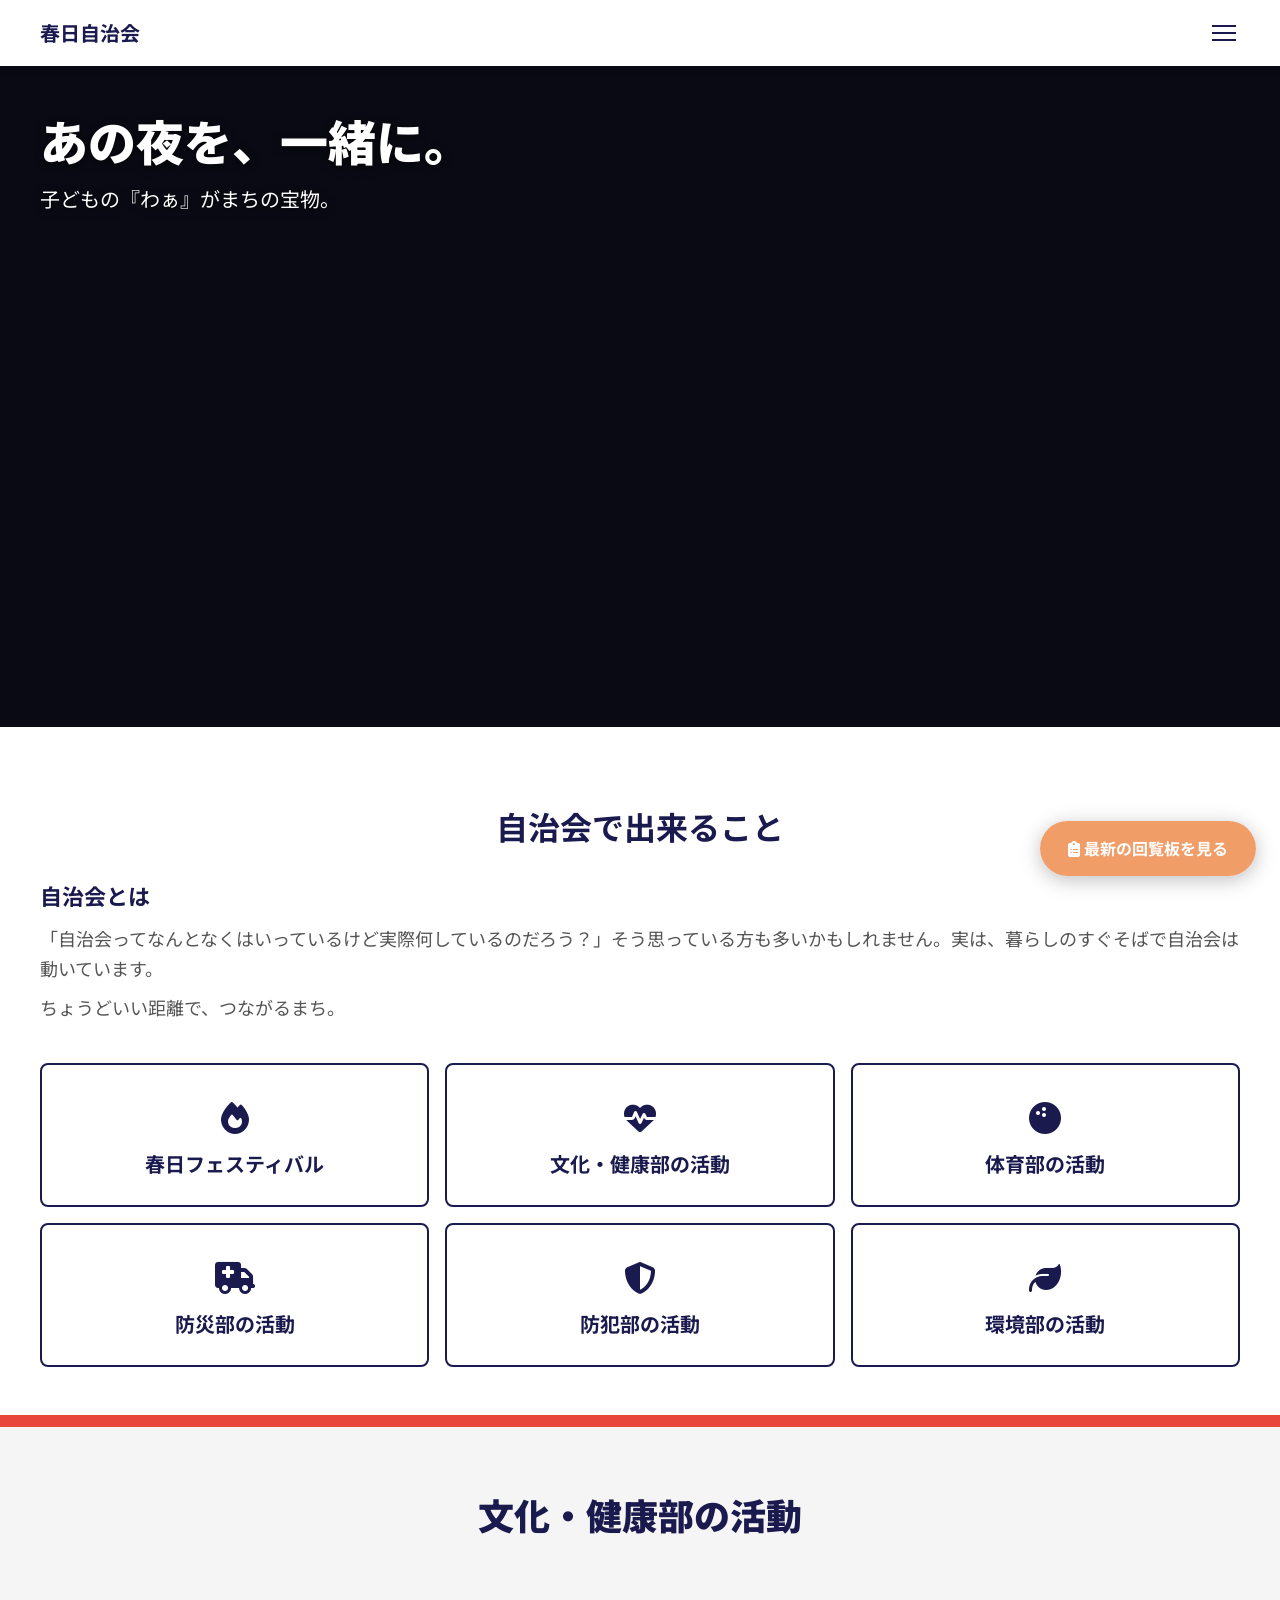
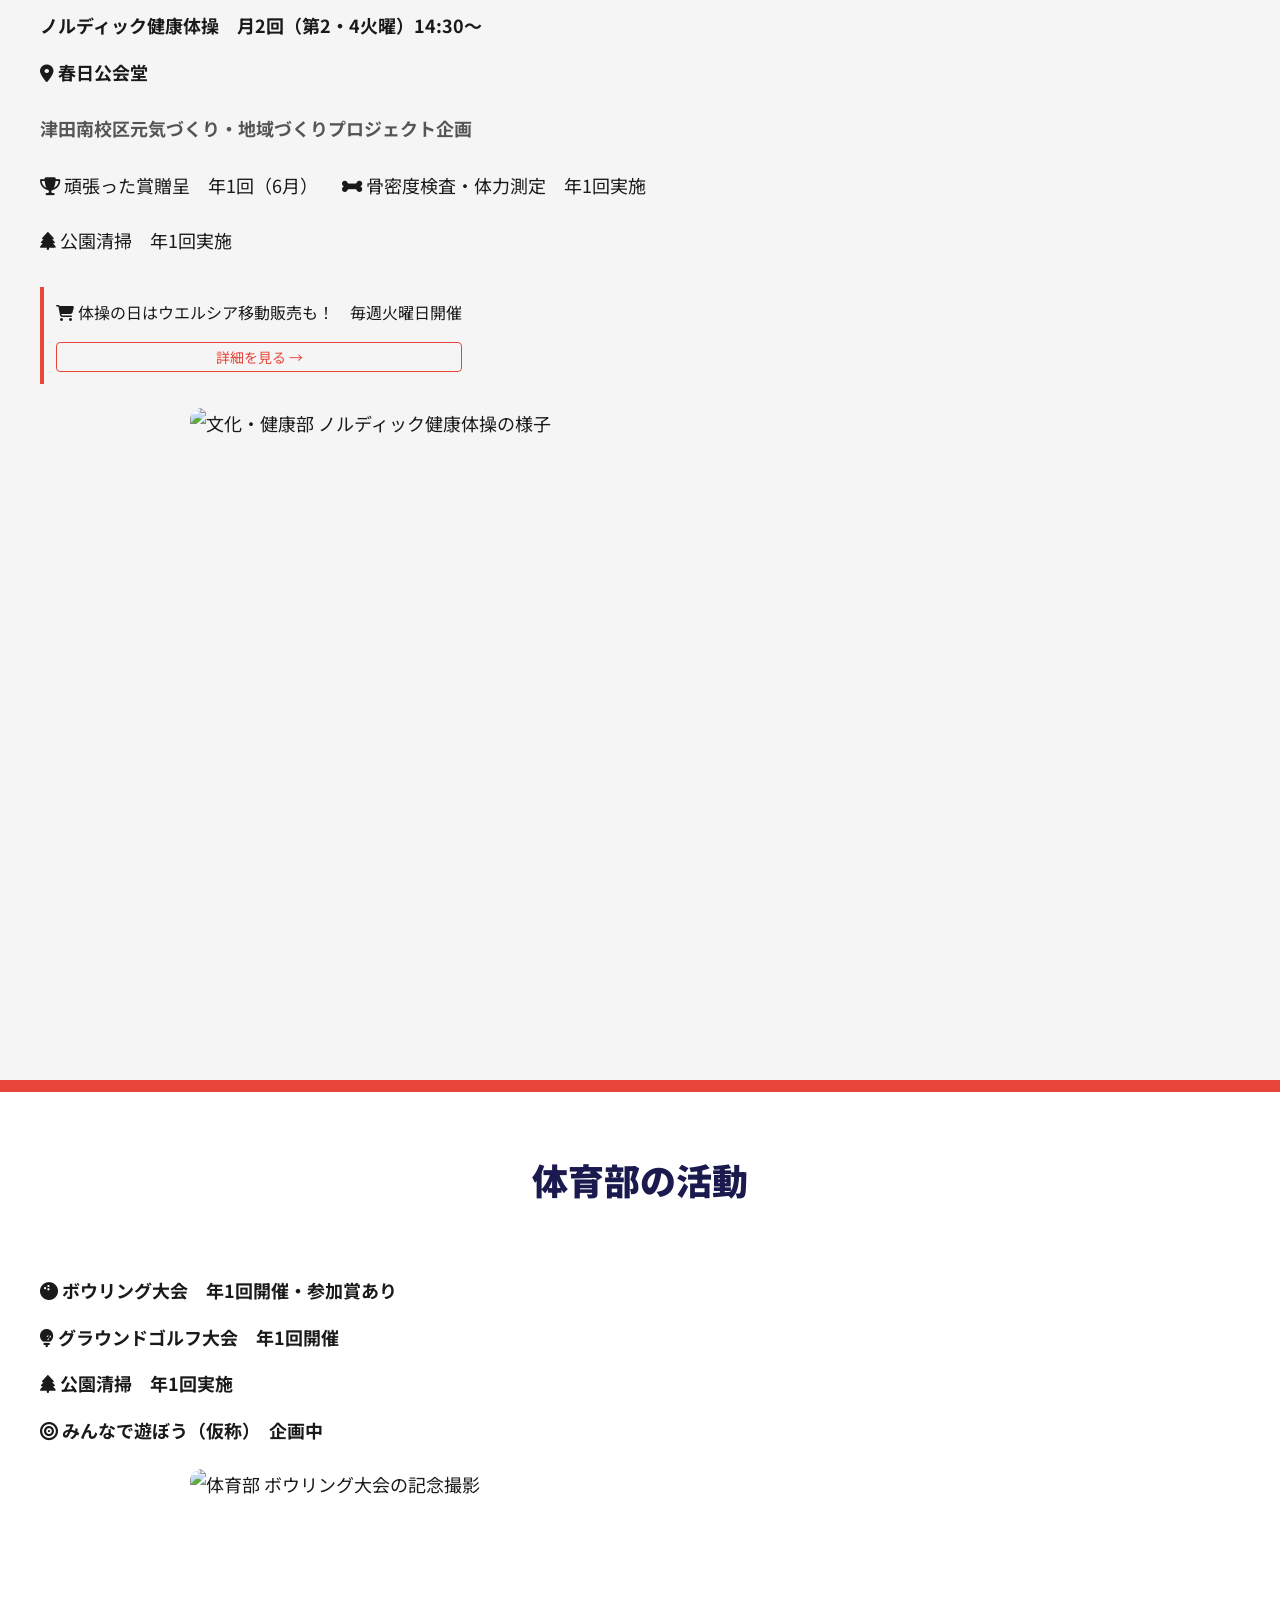
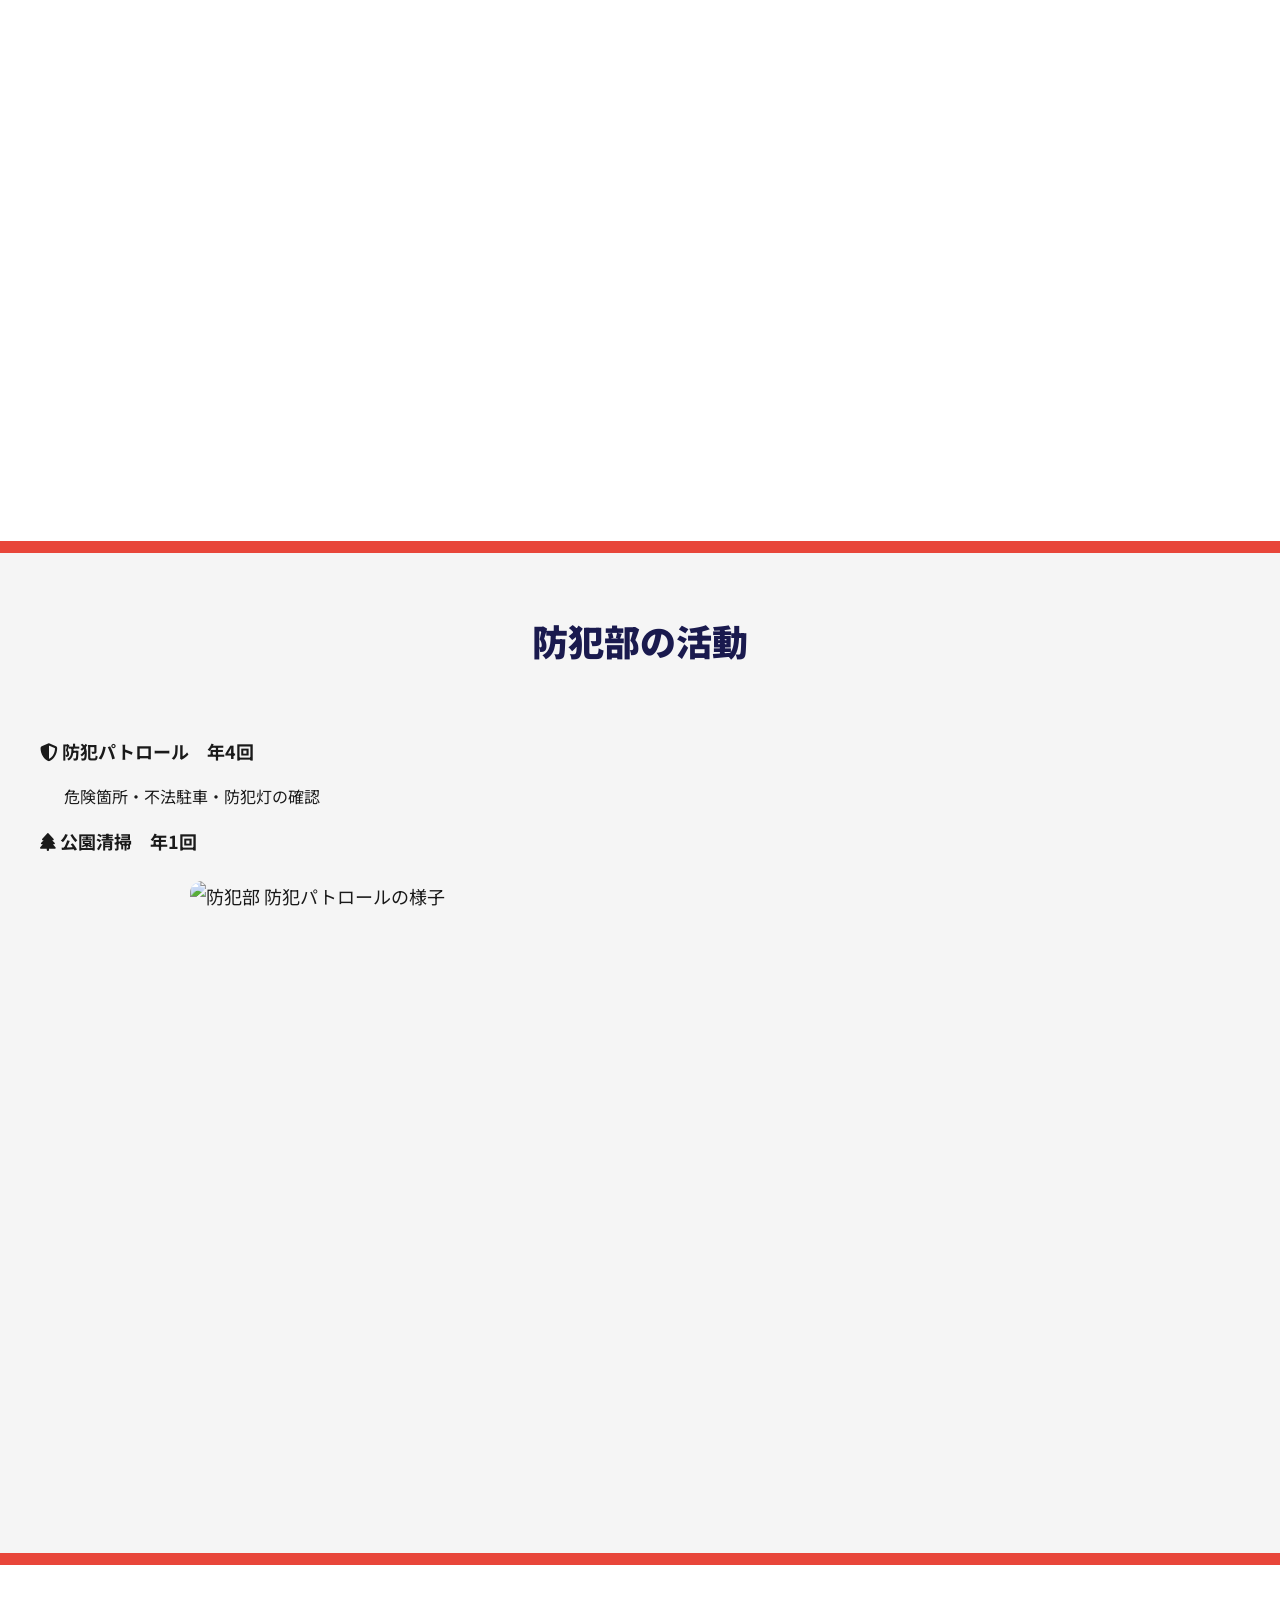
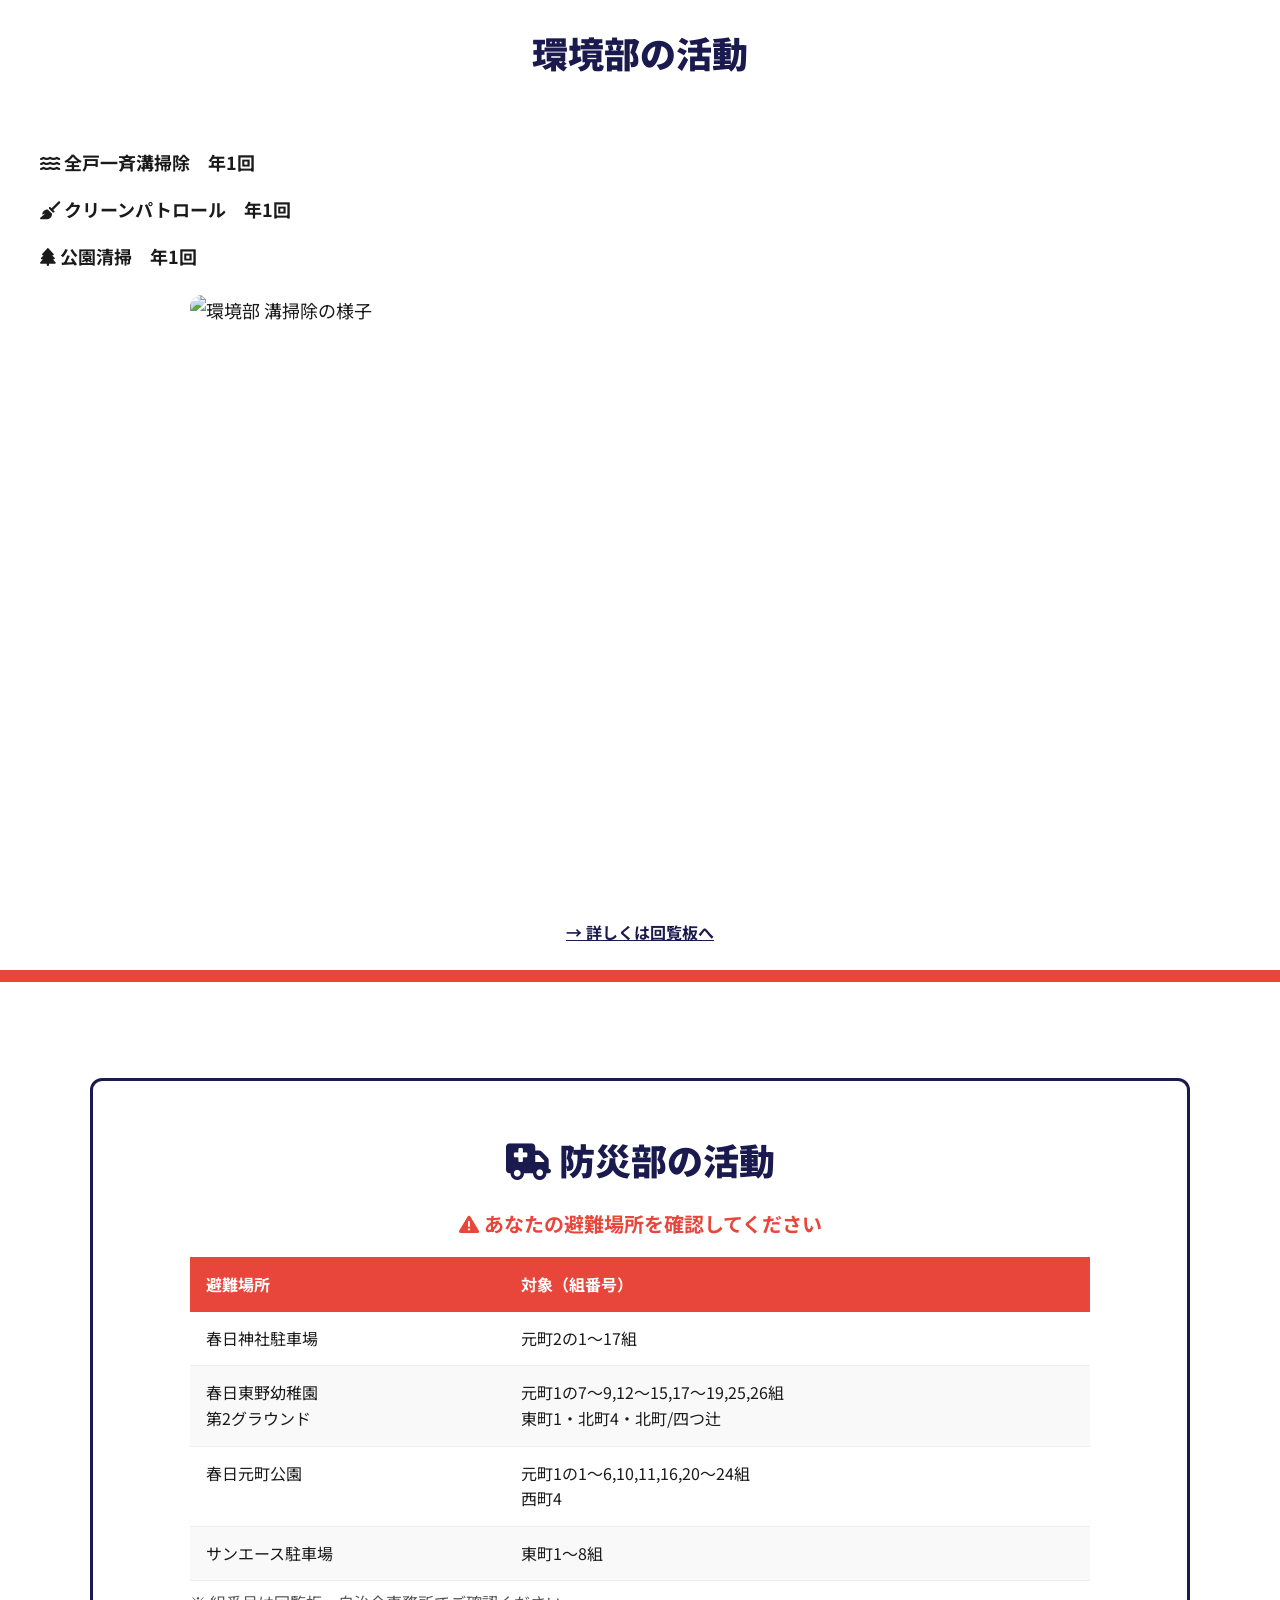
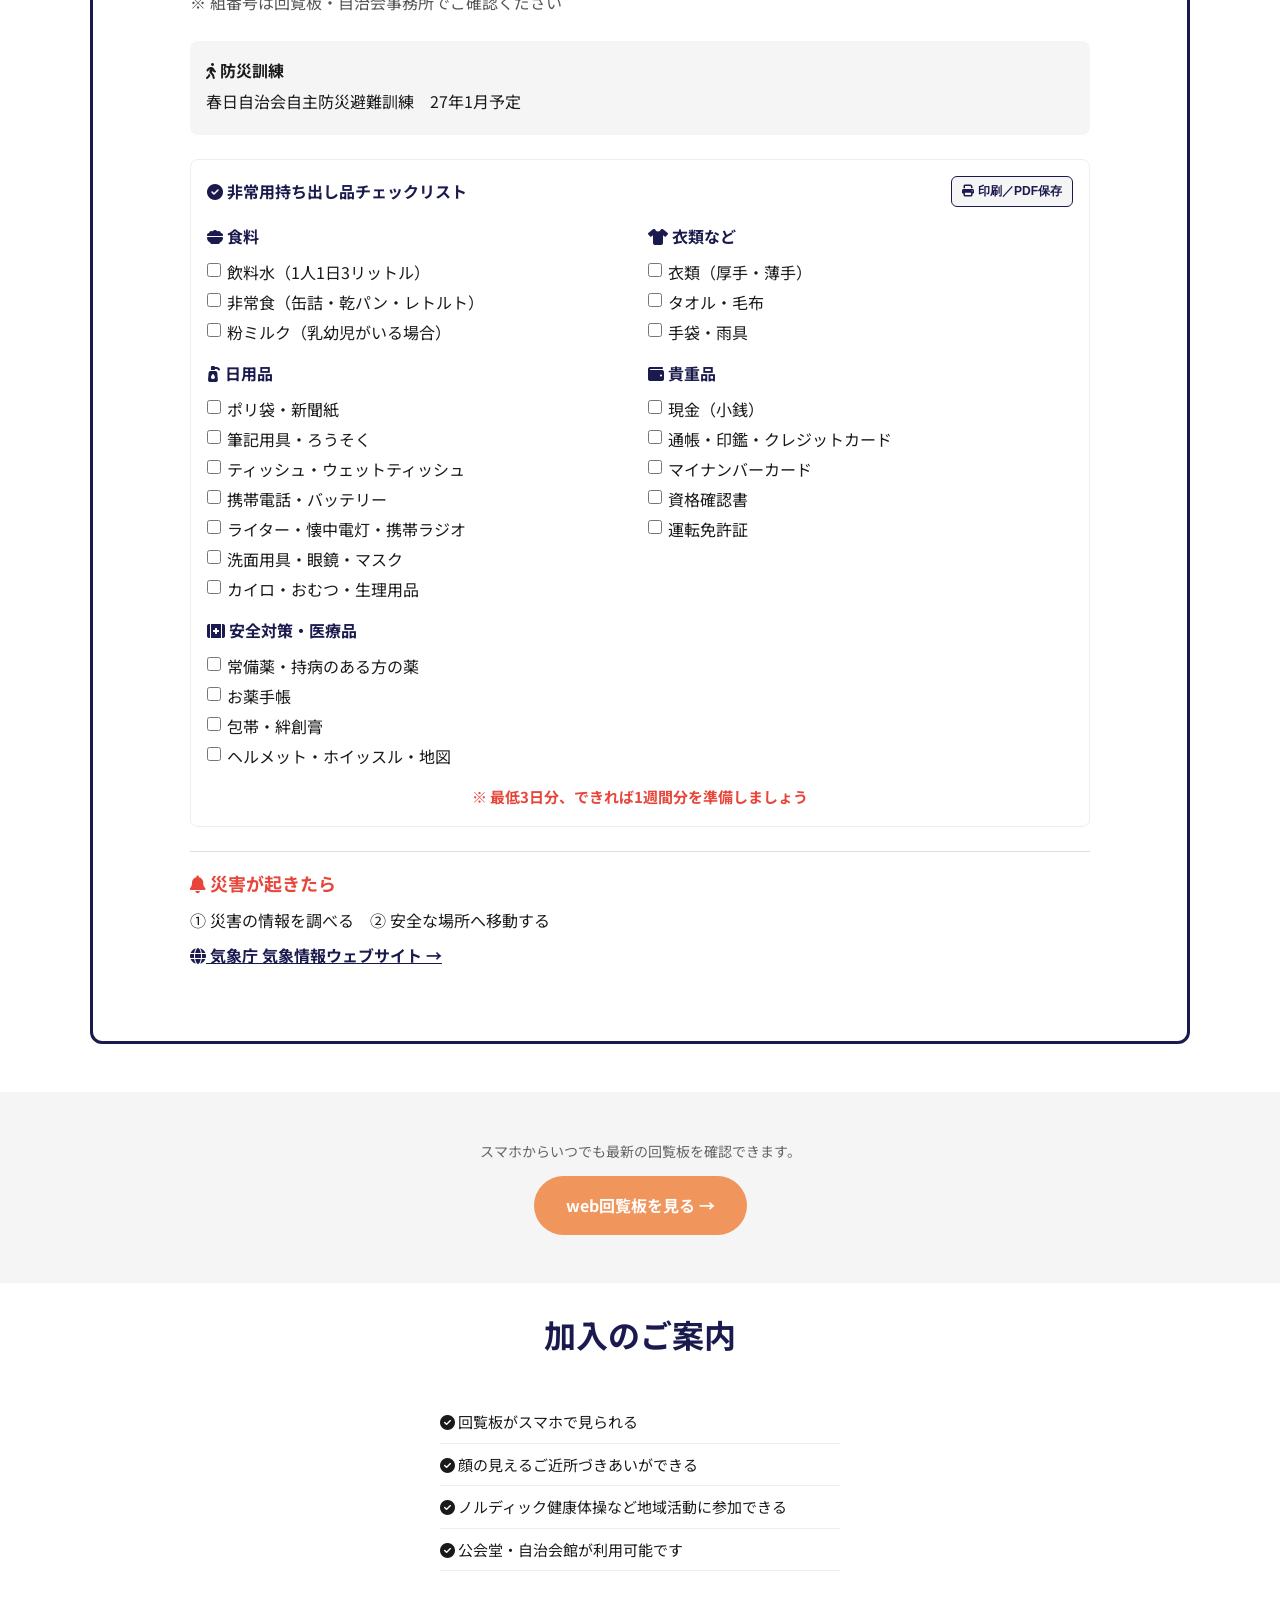
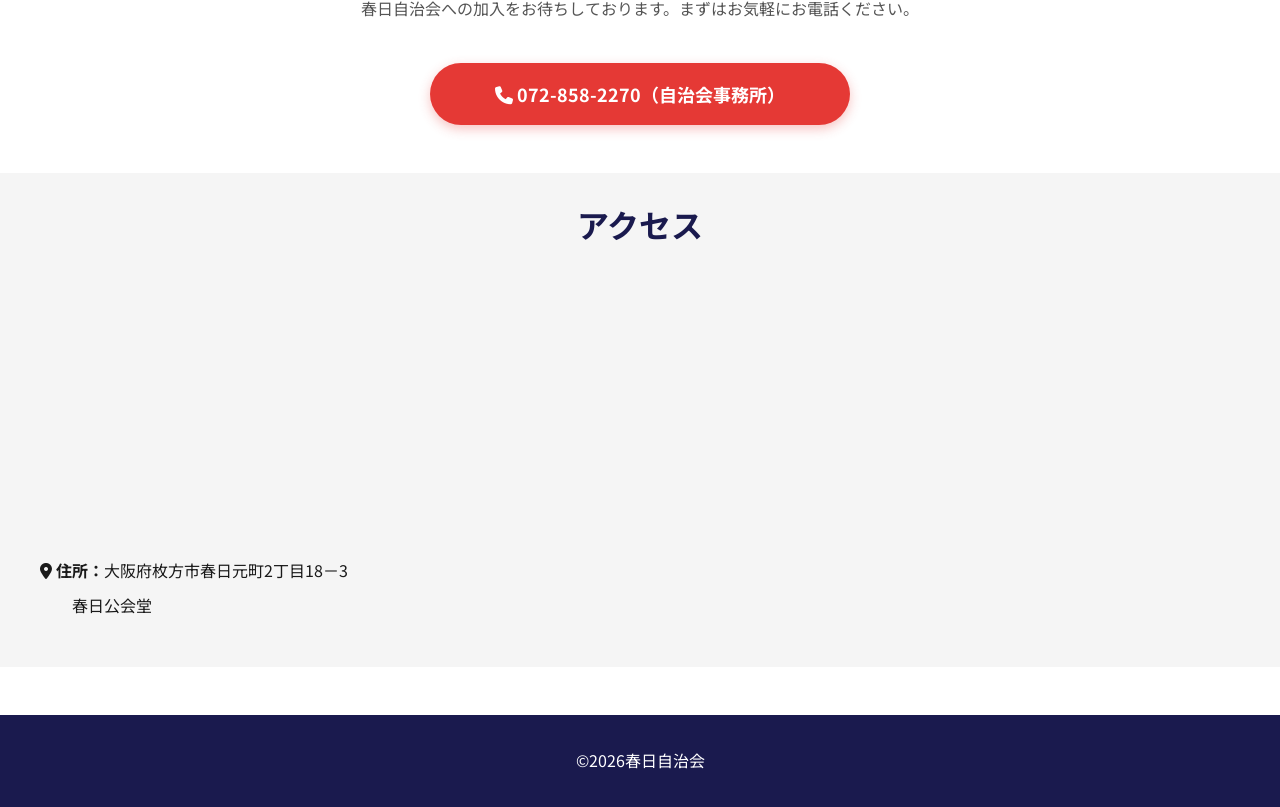
==== commit a99552a4: "体育部の画像を差し替え" ====
--- a/backup/1/index.html
+++ b/backup/1/index.html
@@ -86,8 +86,8 @@
           <span class="activities-card__name">春日フェスティバル</span>
         </a>
         <a href="#nordic" class="activities-card">
-          <span class="activities-card__icon"><i class="fa-solid fa-person-walking" aria-hidden="true"></i></span>
-          <span class="activities-card__name">文化・健康部</span>
+          <span class="activities-card__icon"><i class="fa-solid fa-heart-pulse" aria-hidden="true"></i></span>
+          <span class="activities-card__name">文化・健康部の活動</span>
         </a>
         <a href="#sports" class="activities-card">
           <span class="activities-card__icon"><i class="fa-solid fa-bowling-ball" aria-hidden="true"></i></span>
@@ -128,7 +128,7 @@
           <button class="dept-section__welcia-btn" id="openWelciaModal">詳細を見る →</button>
         </div>
         <div class="dept-section__image">
-          <img src="images/bunka_kenkobu.png" alt="文化・健康部 ノルディック健康体操の様子" class="dept-section__img">
+          <img src="images/bunka_kenkobu4.png" alt="文化・健康部 ノルディック健康体操の様子" class="dept-section__img">
         </div>
       </div>
     </section>
@@ -237,7 +237,7 @@
         </div>
       </div>
       <!-- ★修正⑤：リンク先をGoogleドライブに変更 -->
-      <a href="https://drive.google.com/drive/folders/1kKnuQ6taV4kphvsRD-vEv2OaGNhFttwv" target="_blank" class="dept-section__link">→ 詳しくは回覧板へ</a>
+      <a href="kairan.html" class="dept-section__link">→ 詳しくは回覧板へ</a>
       <div class="dept-section__red-bar"></div>
     </section>
 
@@ -349,7 +349,8 @@
       <ul class="join__merits">
         <li><i class="fa-solid fa-circle-check" aria-hidden="true"></i> 回覧板がスマホで見られる</li>
         <li><i class="fa-solid fa-circle-check" aria-hidden="true"></i> 顔の見えるご近所づきあいができる</li>
-        <li><i class="fa-solid fa-circle-check" aria-hidden="true"></i> ノルディック体操など地域活動に参加できる</li>
+        <li><i class="fa-solid fa-circle-check" aria-hidden="true"></i> ノルディック健康体操など地域活動に参加できる</li>
+        <li><i class="fa-solid fa-circle-check" aria-hidden="true"></i> 公会堂・自治会館が利用可能です</li>
       </ul>
       <p class="join__text">春日自治会への加入をお待ちしております。まずはお気軽にお電話ください。</p>
       <a href="tel:0728582270" class="join__tel-btn"><i class="fa-solid fa-phone" aria-hidden="true"></i> 072-858-2270（自治会事務所）</a>
--- a/backup/1/style.css
+++ b/backup/1/style.css
@@ -457,7 +457,8 @@
 
 .dept-section__img {
   width: 100%;
-  height: auto;
+  aspect-ratio: 3 / 2;
+  object-fit: cover;
   display: block;
   border-radius: 12px;
 }
@@ -2069,8 +2070,8 @@
   background: #fff;
   border-radius: 12px;
   padding: 24px 16px;
-  max-width: 90vw;
-  max-height: 90vh;
+  max-width: 95vw;
+  max-height: 95vh;
   overflow-y: auto;
   width: 100%;
 }
@@ -2111,6 +2112,55 @@
   border-radius: 8px;
 }
 
+/* イベントモーダル内のPDF埋め込み表示 */
+.event-modal__pdf {
+  width: 100%;
+}
+
+.event-modal__pdf-frame {
+  width: 100%;
+  height: 85vh;      /* PC・大きめの画面向け */
+  min-height: 500px;
+  border: 1px solid #e0e0e0;
+  border-radius: 8px;
+}
+
+/* SP（767px以下）ではモーダルの余白とPDFの高さを画面に収まる程度に抑える */
+@media (max-width: 767px) {
+  .event-modal__content {
+    padding: 16px 12px;
+    max-width: 96vw;
+    max-height: 92vh;
+  }
+
+  .event-modal__title {
+    font-size: 16px;
+    margin-bottom: 10px;
+  }
+
+  .event-modal__pdf-frame {
+    height: 65vh;
+    min-height: 320px;
+  }
+
+  .event-modal__pdf-fallback {
+    font-size: 13px;
+  }
+}
+
+.event-modal__pdf-fallback {
+  margin-top: 12px;
+  font-size: 14px;
+  text-align: center;
+  color: #555;
+}
+
+.event-modal__pdf-fallback a {
+  color: var(--color-primary);
+  font-weight: bold;
+  text-decoration: underline;
+}
+
 @media (min-width: 768px) {
   .event-program__list {
     max-width: 700px;
@@ -2128,7 +2178,7 @@
   }
 
   .event-modal__content {
-    max-width: 800px;
+    max-width: 1100px;
   }
 
   .event-modal__imgs {
